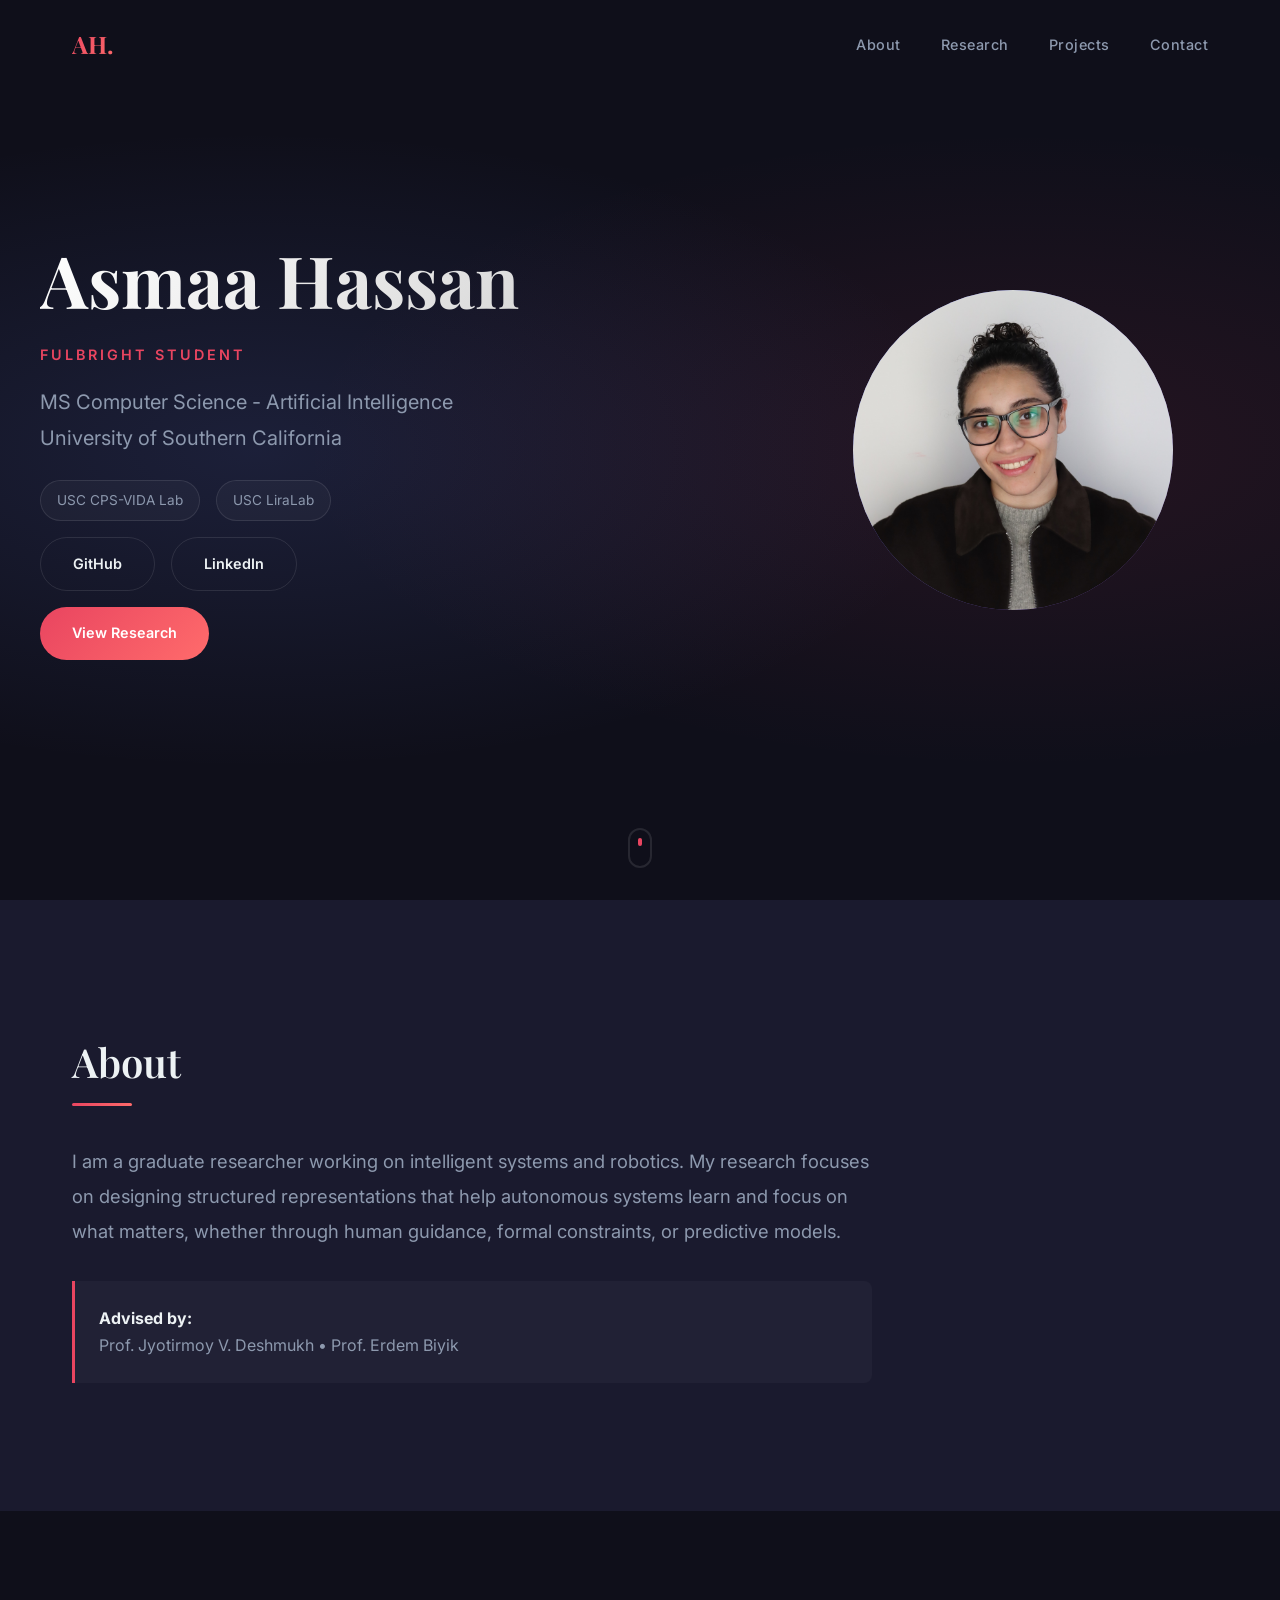
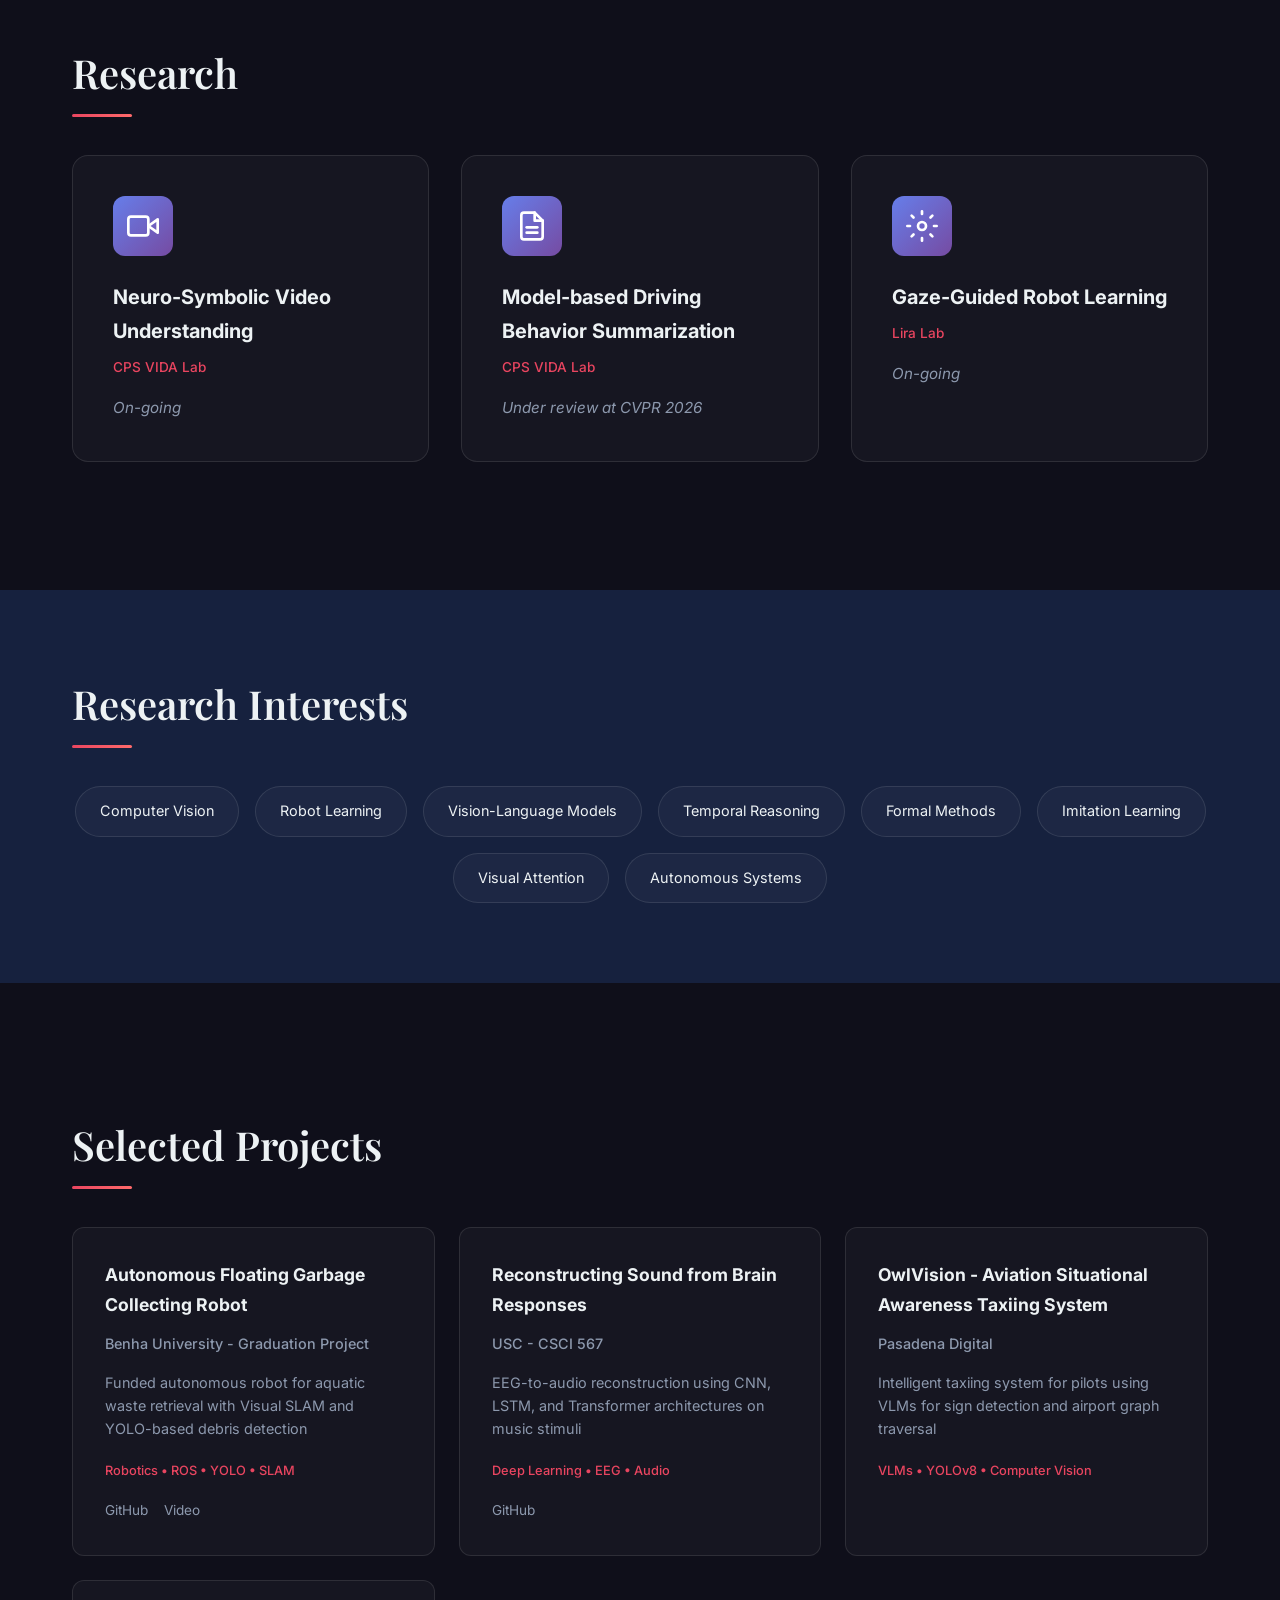
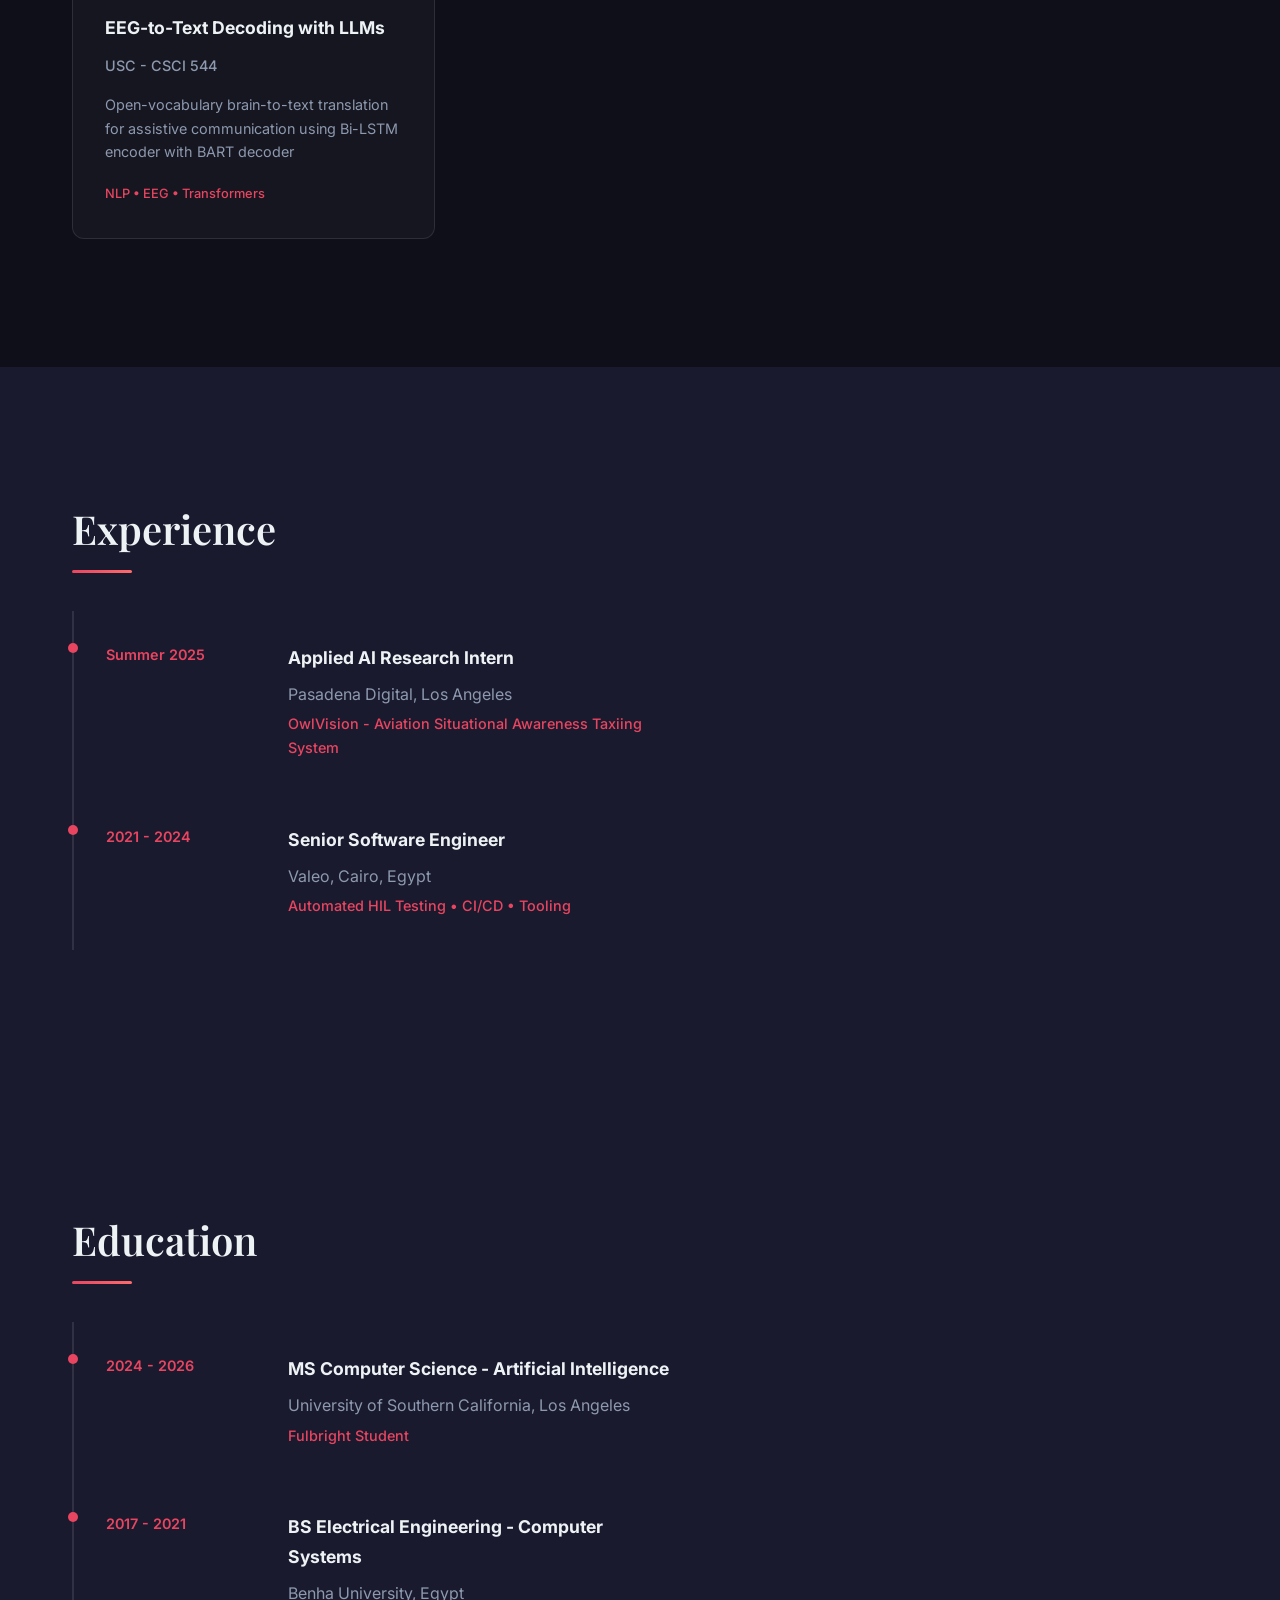
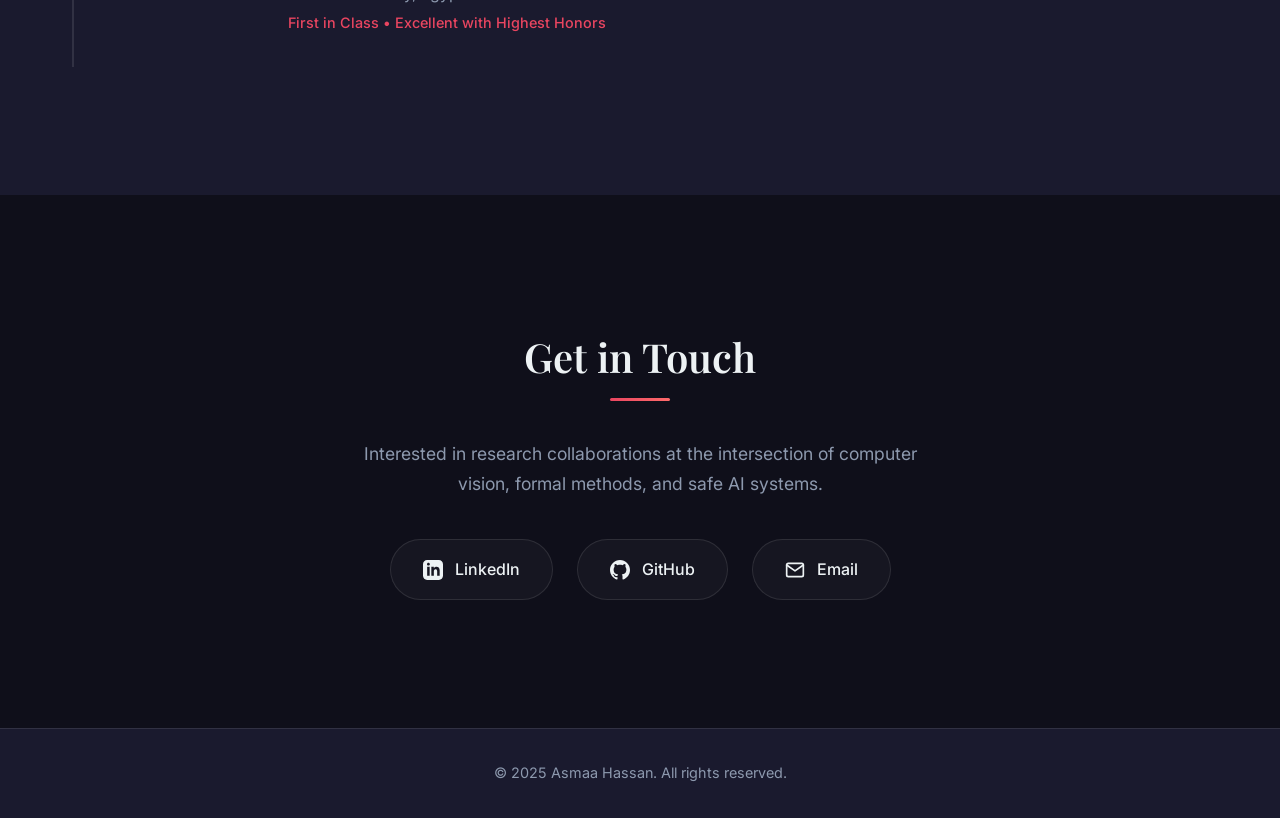
==== index.html @ ce58fe8d "Initial website launch - personal portfolio" ====
<!DOCTYPE html>
<html lang="en">
<head>
    <meta charset="UTF-8">
    <meta name="viewport" content="width=device-width, initial-scale=1.0">
    <title>Asmaa Hassan | AI Researcher</title>
    <link rel="preconnect" href="https://fonts.googleapis.com">
    <link rel="preconnect" href="https://fonts.gstatic.com" crossorigin>
    <link href="https://fonts.googleapis.com/css2?family=Inter:wght@300;400;500;600;700&family=Playfair+Display:wght@600;700&display=swap" rel="stylesheet">
    <link rel="stylesheet" href="styles.css">
</head>
<body>
    <!-- Navigation -->
    <nav class="navbar">
        <div class="nav-container">
            <a href="#" class="nav-logo">AH.</a>
            <ul class="nav-links">
                <li><a href="#about">About</a></li>
                <li><a href="#research">Research</a></li>
                <li><a href="#projects">Projects</a></li>
                <li><a href="#contact">Contact</a></li>
            </ul>
        </div>
    </nav>

    <!-- Hero Section -->
    <section class="hero">
        <div class="hero-content">
            <div class="hero-text">
                <h1 class="hero-title">Asmaa Hassan</h1>
                <p class="hero-subtitle">Fulbright Student</p>
                <p class="hero-description">
                    MS Computer Science - Artificial Intelligence<br>
                    University of Southern California
                </p>
                <div class="hero-labs">
                    <span class="lab-tag">USC CPS-VIDA Lab</span>
                    <span class="lab-tag">USC LiraLab</span>
                </div>
                <div class="hero-cta" style="margin-top: 1rem;">
                    <a href="https://github.com/gitasma" target="_blank" class="btn btn-secondary">GitHub</a>
                    <a href="https://www.linkedin.com/in/asmaa-hassan-fulbright/" target="_blank" class="btn btn-secondary">LinkedIn</a>
                </div>
                <div class="hero-cta" style="margin-top: 1rem;">
                    <a href="#research" class="btn btn-primary">View Research</a>
                </div>
            </div>
            <div class="hero-image">
                <div class="image-placeholder">
                    <img src="hassanas@usc.edu-7afe5221.jpg" alt="Asmaa Hassan">
                </div>
            </div>
        </div>
        <div class="scroll-indicator">
            <span></span>
        </div>
    </section>

    <!-- About Section -->
    <section id="about" class="section about">
        <div class="container">
            <h2 class="section-title">About</h2>
            <div class="about-content">
                <p class="about-text">
                    I am a graduate researcher working on intelligent systems and robotics. My research focuses on designing structured representations that help autonomous systems learn and focus on what matters, whether through human guidance, formal constraints, or predictive models.
                </p>
                <div class="advisors">
                    <p><strong>Advised by:</strong></p>
                    <p>Prof. Jyotirmoy V. Deshmukh &bull; Prof. Erdem Biyik</p>
                </div>
            </div>
        </div>
    </section>

    <!-- Research Section -->
    <section id="research" class="section research">
        <div class="container">
            <h2 class="section-title">Research</h2>
            <div class="research-grid">
                <div class="research-card">
                    <div class="research-icon">
                        <svg xmlns="http://www.w3.org/2000/svg" width="32" height="32" viewBox="0 0 24 24" fill="none" stroke="currentColor" stroke-width="2" stroke-linecap="round" stroke-linejoin="round"><polygon points="23 7 16 12 23 17 23 7"></polygon><rect x="1" y="5" width="15" height="14" rx="2" ry="2"></rect></svg>
                    </div>
                    <h3>Neuro-Symbolic Video Understanding</h3>
                    <p class="research-lab">CPS VIDA Lab</p>
                    <p class="research-status">On-going</p>
                </div>
                <div class="research-card">
                    <div class="research-icon">
                        <svg xmlns="http://www.w3.org/2000/svg" width="32" height="32" viewBox="0 0 24 24" fill="none" stroke="currentColor" stroke-width="2" stroke-linecap="round" stroke-linejoin="round"><path d="M14 2H6a2 2 0 0 0-2 2v16a2 2 0 0 0 2 2h12a2 2 0 0 0 2-2V8z"></path><polyline points="14 2 14 8 20 8"></polyline><line x1="16" y1="13" x2="8" y2="13"></line><line x1="16" y1="17" x2="8" y2="17"></line></svg>
                    </div>
                    <h3>Model-based Driving Behavior Summarization</h3>
                    <p class="research-lab">CPS VIDA Lab</p>
                    <p class="research-status">Under review at CVPR 2026</p>
                </div>
                <div class="research-card">
                    <div class="research-icon">
                        <svg xmlns="http://www.w3.org/2000/svg" width="32" height="32" viewBox="0 0 24 24" fill="none" stroke="currentColor" stroke-width="2" stroke-linecap="round" stroke-linejoin="round"><circle cx="12" cy="12" r="3"></circle><path d="M12 1v2M12 21v2M4.22 4.22l1.42 1.42M18.36 18.36l1.42 1.42M1 12h2M21 12h2M4.22 19.78l1.42-1.42M18.36 5.64l1.42-1.42"></path></svg>
                    </div>
                    <h3>Gaze-Guided Robot Learning</h3>
                    <p class="research-lab">Lira Lab</p>
                    <p class="research-status">On-going</p>
                </div>
            </div>
        </div>
    </section>

    <!-- Interests Section -->
    <section class="section interests">
        <div class="container">
            <h2 class="section-title">Research Interests</h2>
            <div class="interests-grid">
                <span class="interest-tag">Computer Vision</span>
                <span class="interest-tag">Robot Learning</span>
                <span class="interest-tag">Vision-Language Models</span>
                <span class="interest-tag">Temporal Reasoning</span>
                <span class="interest-tag">Formal Methods</span>
                <span class="interest-tag">Imitation Learning</span>
                <span class="interest-tag">Visual Attention</span>
                <span class="interest-tag">Autonomous Systems</span>
            </div>
        </div>
    </section>

    <!-- Projects Section -->
    <section id="projects" class="section projects">
        <div class="container">
            <h2 class="section-title">Selected Projects</h2>
            <div class="projects-grid">
                <div class="project-card">
                    <h3>Autonomous Floating Garbage Collecting Robot</h3>
                    <p class="project-affiliation">Benha University - Graduation Project</p>
                    <p>Funded autonomous robot for aquatic waste retrieval with Visual SLAM and YOLO-based debris detection</p>
                    <span class="project-tech">Robotics &bull; ROS &bull; YOLO &bull; SLAM</span>
                    <div class="project-links">
                        <a href="https://github.com/gitasma/Autonomous-Floating-Garbage-Collecting-Robot" target="_blank">GitHub</a>
                        <a href="https://www.linkedin.com/posts/asmaa-hassan-fulbright_computerengineering-graduation2021-plasticpollution-activity-6822212277547216897-G8yc" target="_blank">Video</a>
                    </div>
                </div>
                <div class="project-card">
                    <h3>Reconstructing Sound from Brain Responses</h3>
                    <p class="project-affiliation">USC - CSCI 567</p>
                    <p>EEG-to-audio reconstruction using CNN, LSTM, and Transformer architectures on music stimuli</p>
                    <span class="project-tech">Deep Learning &bull; EEG &bull; Audio</span>
                    <div class="project-links">
                        <a href="https://github.com/gitasma/eeg-music-reconstruction" target="_blank">GitHub</a>
                    </div>
                </div>
                <div class="project-card">
                    <h3>OwlVision - Aviation Situational Awareness Taxiing System</h3>
                    <p class="project-affiliation">Pasadena Digital</p>
                    <p>Intelligent taxiing system for pilots using VLMs for sign detection and airport graph traversal</p>
                    <span class="project-tech">VLMs &bull; YOLOv8 &bull; Computer Vision</span>
                </div>
                <div class="project-card">
                    <h3>EEG-to-Text Decoding with LLMs</h3>
                    <p class="project-affiliation">USC - CSCI 544</p>
                    <p>Open-vocabulary brain-to-text translation for assistive communication using Bi-LSTM encoder with BART decoder</p>
                    <span class="project-tech">NLP &bull; EEG &bull; Transformers</span>
                </div>
            </div>
        </div>
    </section>

    <!-- Experience Section -->
    <section class="section education">
        <div class="container">
            <h2 class="section-title">Experience</h2>
            <div class="education-timeline">
                <div class="education-item">
                    <div class="education-year">Summer 2025</div>
                    <div class="education-details">
                        <h3>Applied AI Research Intern</h3>
                        <p class="education-school">Pasadena Digital, Los Angeles</p>
                        <p class="education-note">OwlVision - Aviation Situational Awareness Taxiing System</p>
                    </div>
                </div>
                <div class="education-item">
                    <div class="education-year">2021 - 2024</div>
                    <div class="education-details">
                        <h3>Senior Software Engineer</h3>
                        <p class="education-school">Valeo, Cairo, Egypt</p>
                        <p class="education-note">Automated HIL Testing &bull; CI/CD &bull; Tooling</p>
                    </div>
                </div>
            </div>
        </div>
    </section>

    <!-- Education Section -->
    <section class="section education">
        <div class="container">
            <h2 class="section-title">Education</h2>
            <div class="education-timeline">
                <div class="education-item">
                    <div class="education-year">2024 - 2026</div>
                    <div class="education-details">
                        <h3>MS Computer Science - Artificial Intelligence</h3>
                        <p class="education-school">University of Southern California, Los Angeles</p>
                        <p class="education-note">Fulbright Student</p>
                    </div>
                </div>
                <div class="education-item">
                    <div class="education-year">2017 - 2021</div>
                    <div class="education-details">
                        <h3>BS Electrical Engineering - Computer Systems</h3>
                        <p class="education-school">Benha University, Egypt</p>
                        <p class="education-note">First in Class &bull; Excellent with Highest Honors</p>
                    </div>
                </div>
            </div>
        </div>
    </section>

    <!-- Contact Section -->
    <section id="contact" class="section contact">
        <div class="container">
            <h2 class="section-title">Get in Touch</h2>
            <p class="contact-text">Interested in research collaborations at the intersection of computer vision, formal methods, and safe AI systems.</p>
            <div class="contact-links">
                <a href="https://www.linkedin.com/in/asmaa-hassan-fulbright/" target="_blank" class="contact-link">
                    <svg xmlns="http://www.w3.org/2000/svg" width="24" height="24" viewBox="0 0 24 24" fill="currentColor"><path d="M19 0h-14c-2.761 0-5 2.239-5 5v14c0 2.761 2.239 5 5 5h14c2.762 0 5-2.239 5-5v-14c0-2.761-2.238-5-5-5zm-11 19h-3v-11h3v11zm-1.5-12.268c-.966 0-1.75-.79-1.75-1.764s.784-1.764 1.75-1.764 1.75.79 1.75 1.764-.783 1.764-1.75 1.764zm13.5 12.268h-3v-5.604c0-3.368-4-3.113-4 0v5.604h-3v-11h3v1.765c1.396-2.586 7-2.777 7 2.476v6.759z"/></svg>
                    LinkedIn
                </a>
                <a href="https://github.com/gitasma" target="_blank" class="contact-link">
                    <svg xmlns="http://www.w3.org/2000/svg" width="24" height="24" viewBox="0 0 24 24" fill="currentColor"><path d="M12 0c-6.626 0-12 5.373-12 12 0 5.302 3.438 9.8 8.207 11.387.599.111.793-.261.793-.577v-2.234c-3.338.726-4.033-1.416-4.033-1.416-.546-1.387-1.333-1.756-1.333-1.756-1.089-.745.083-.729.083-.729 1.205.084 1.839 1.237 1.839 1.237 1.07 1.834 2.807 1.304 3.492.997.107-.775.418-1.305.762-1.604-2.665-.305-5.467-1.334-5.467-5.931 0-1.311.469-2.381 1.236-3.221-.124-.303-.535-1.524.117-3.176 0 0 1.008-.322 3.301 1.23.957-.266 1.983-.399 3.003-.404 1.02.005 2.047.138 3.006.404 2.291-1.552 3.297-1.23 3.297-1.23.653 1.653.242 2.874.118 3.176.77.84 1.235 1.911 1.235 3.221 0 4.609-2.807 5.624-5.479 5.921.43.372.823 1.102.823 2.222v3.293c0 .319.192.694.801.576 4.765-1.589 8.199-6.086 8.199-11.386 0-6.627-5.373-12-12-12z"/></svg>
                    GitHub
                </a>
                <a href="mailto:hassanas@usc.edu" class="contact-link">
                    <svg xmlns="http://www.w3.org/2000/svg" width="24" height="24" viewBox="0 0 24 24" fill="none" stroke="currentColor" stroke-width="2" stroke-linecap="round" stroke-linejoin="round"><path d="M4 4h16c1.1 0 2 .9 2 2v12c0 1.1-.9 2-2 2H4c-1.1 0-2-.9-2-2V6c0-1.1.9-2 2-2z"></path><polyline points="22,6 12,13 2,6"></polyline></svg>
                    Email
                </a>
            </div>
        </div>
    </section>

    <!-- Footer -->
    <footer class="footer">
        <div class="container">
            <p>&copy; 2025 Asmaa Hassan. All rights reserved.</p>
        </div>
    </footer>

    <script src="script.js"></script>
</body>
</html>
---- styles.css ----
/* ========================================
   ASMAA HASSAN - PORTFOLIO
   Modern, Sophisticated Design
   ======================================== */

/* CSS Variables */
:root {
    --primary: #1a1a2e;
    --secondary: #16213e;
    --accent: #e94560;
    --accent-light: #ff6b6b;
    --text: #edf2f4;
    --text-muted: #8d99ae;
    --bg-dark: #0f0f1a;
    --bg-card: rgba(255, 255, 255, 0.03);
    --border: rgba(255, 255, 255, 0.1);
    --gradient: linear-gradient(135deg, #667eea 0%, #764ba2 100%);
    --gradient-accent: linear-gradient(135deg, #e94560 0%, #ff6b6b 100%);
}

/* Reset & Base */
*, *::before, *::after {
    margin: 0;
    padding: 0;
    box-sizing: border-box;
}

html {
    scroll-behavior: smooth;
}

body {
    font-family: 'Inter', -apple-system, BlinkMacSystemFont, sans-serif;
    background: var(--bg-dark);
    color: var(--text);
    line-height: 1.7;
    overflow-x: hidden;
}

/* Utility Classes */
.container {
    max-width: 1200px;
    margin: 0 auto;
    padding: 0 2rem;
}

.section {
    padding: 8rem 0;
}

.section-title {
    font-family: 'Playfair Display', serif;
    font-size: 2.5rem;
    font-weight: 600;
    margin-bottom: 3rem;
    position: relative;
    display: inline-block;
}

.section-title::after {
    content: '';
    position: absolute;
    bottom: -10px;
    left: 0;
    width: 60px;
    height: 3px;
    background: var(--gradient-accent);
    border-radius: 2px;
}

/* Navigation */
.navbar {
    position: fixed;
    top: 0;
    left: 0;
    right: 0;
    z-index: 1000;
    padding: 1.5rem 0;
    background: transparent;
    transition: all 0.3s ease;
}

.navbar.scrolled {
    background: rgba(15, 15, 26, 0.95);
    backdrop-filter: blur(20px);
    padding: 1rem 0;
    border-bottom: 1px solid var(--border);
}

.nav-container {
    max-width: 1200px;
    margin: 0 auto;
    padding: 0 2rem;
    display: flex;
    justify-content: space-between;
    align-items: center;
}

.nav-logo {
    font-family: 'Playfair Display', serif;
    font-size: 1.5rem;
    font-weight: 700;
    color: var(--text);
    text-decoration: none;
    background: var(--gradient-accent);
    -webkit-background-clip: text;
    -webkit-text-fill-color: transparent;
    background-clip: text;
}

.nav-links {
    display: flex;
    list-style: none;
    gap: 2.5rem;
}

.nav-links a {
    color: var(--text-muted);
    text-decoration: none;
    font-size: 0.9rem;
    font-weight: 500;
    letter-spacing: 0.5px;
    transition: color 0.3s ease;
    position: relative;
}

.nav-links a::after {
    content: '';
    position: absolute;
    bottom: -5px;
    left: 0;
    width: 0;
    height: 2px;
    background: var(--gradient-accent);
    transition: width 0.3s ease;
}

.nav-links a:hover {
    color: var(--text);
}

.nav-links a:hover::after {
    width: 100%;
}

/* Hero Section */
.hero {
    min-height: 100vh;
    display: flex;
    flex-direction: column;
    justify-content: center;
    align-items: center;
    position: relative;
    padding: 6rem 2rem;
    background:
        radial-gradient(ellipse at 20% 50%, rgba(102, 126, 234, 0.15) 0%, transparent 50%),
        radial-gradient(ellipse at 80% 50%, rgba(233, 69, 96, 0.1) 0%, transparent 50%),
        var(--bg-dark);
}

.hero-content {
    max-width: 1200px;
    width: 100%;
    display: grid;
    grid-template-columns: 1.2fr 0.8fr;
    gap: 4rem;
    align-items: center;
}

.hero-subtitle {
    color: var(--accent);
    font-size: 0.9rem;
    font-weight: 600;
    letter-spacing: 3px;
    text-transform: uppercase;
    margin-bottom: 1rem;
}

.hero-title {
    font-family: 'Playfair Display', serif;
    font-size: 4.5rem;
    font-weight: 700;
    line-height: 1.1;
    margin-bottom: 1.5rem;
    background: linear-gradient(135deg, #fff 0%, #ccc 100%);
    -webkit-background-clip: text;
    -webkit-text-fill-color: transparent;
    background-clip: text;
}

.hero-description {
    font-size: 1.25rem;
    color: var(--text-muted);
    margin-bottom: 1.5rem;
    line-height: 1.8;
}

.hero-labs {
    display: flex;
    gap: 1rem;
    margin-bottom: 1rem;
}

.lab-tag {
    padding: 0.5rem 1rem;
    background: var(--bg-card);
    border: 1px solid var(--border);
    border-radius: 50px;
    font-size: 0.85rem;
    color: var(--text-muted);
}

.hero-cta {
    display: flex;
    gap: 1rem;
}

.btn {
    padding: 0.875rem 2rem;
    border-radius: 50px;
    font-size: 0.9rem;
    font-weight: 600;
    text-decoration: none;
    transition: all 0.3s ease;
    cursor: pointer;
}

.btn-primary {
    background: var(--gradient-accent);
    color: white;
    border: none;
}

.btn-primary:hover {
    transform: translateY(-2px);
    box-shadow: 0 10px 30px rgba(233, 69, 96, 0.3);
}

.btn-secondary {
    background: transparent;
    color: var(--text);
    border: 1px solid var(--border);
}

.btn-secondary:hover {
    background: var(--bg-card);
    border-color: var(--text-muted);
}

.hero-image {
    display: flex;
    justify-content: center;
}

.image-placeholder {
    width: 320px;
    height: 320px;
    border-radius: 50%;
    background: var(--gradient);
    display: flex;
    align-items: center;
    justify-content: center;
    font-size: 1rem;
    color: white;
    position: relative;
    overflow: hidden;
}

.image-placeholder::before {
    content: '';
    position: absolute;
    inset: 4px;
    border-radius: 50%;
    background: var(--bg-dark);
}

.image-placeholder span {
    position: relative;
    z-index: 1;
    color: var(--text-muted);
}

.image-placeholder img {
    width: 100%;
    height: 100%;
    object-fit: cover;
    position: relative;
    z-index: 1;
}

.scroll-indicator {
    position: absolute;
    bottom: 2rem;
    left: 50%;
    transform: translateX(-50%);
}

.scroll-indicator span {
    display: block;
    width: 24px;
    height: 40px;
    border: 2px solid var(--border);
    border-radius: 20px;
    position: relative;
}

.scroll-indicator span::before {
    content: '';
    position: absolute;
    top: 8px;
    left: 50%;
    transform: translateX(-50%);
    width: 4px;
    height: 8px;
    background: var(--accent);
    border-radius: 2px;
    animation: scroll 2s infinite;
}

@keyframes scroll {
    0% { opacity: 1; top: 8px; }
    100% { opacity: 0; top: 20px; }
}

/* About Section */
.about {
    background: var(--primary);
}

.about-content {
    max-width: 800px;
}

.about-text {
    font-size: 1.15rem;
    color: var(--text-muted);
    margin-bottom: 1.5rem;
    line-height: 1.9;
}

.advisors {
    margin-top: 2rem;
    padding: 1.5rem;
    background: var(--bg-card);
    border-left: 3px solid var(--accent);
    border-radius: 0 8px 8px 0;
}

.advisors p {
    color: var(--text-muted);
}

.advisors strong {
    color: var(--text);
}

/* Research Section */
.research {
    background: var(--bg-dark);
}

.research-grid {
    display: grid;
    grid-template-columns: repeat(auto-fit, minmax(340px, 1fr));
    gap: 2rem;
}

.research-card {
    background: var(--bg-card);
    border: 1px solid var(--border);
    border-radius: 16px;
    padding: 2.5rem;
    transition: all 0.4s ease;
    position: relative;
    overflow: hidden;
}

.research-card::before {
    content: '';
    position: absolute;
    top: 0;
    left: 0;
    right: 0;
    height: 3px;
    background: var(--gradient-accent);
    transform: scaleX(0);
    transition: transform 0.4s ease;
}

.research-card:hover {
    transform: translateY(-5px);
    border-color: rgba(233, 69, 96, 0.3);
    box-shadow: 0 20px 40px rgba(0, 0, 0, 0.3);
}

.research-card:hover::before {
    transform: scaleX(1);
}

.research-icon {
    width: 60px;
    height: 60px;
    background: var(--gradient);
    border-radius: 12px;
    display: flex;
    align-items: center;
    justify-content: center;
    margin-bottom: 1.5rem;
    color: white;
}

.research-card h3 {
    font-size: 1.25rem;
    margin-bottom: 0.5rem;
    color: var(--text);
}

.research-lab {
    font-size: 0.85rem;
    color: var(--accent);
    margin-bottom: 1rem;
    font-weight: 500;
}

.research-card p:last-child {
    color: var(--text-muted);
    font-size: 0.95rem;
    line-height: 1.7;
}

.research-status {
    font-size: 0.85rem;
    color: var(--text-muted);
    font-style: italic;
}

/* Interests Section */
.interests {
    background: var(--secondary);
    padding: 5rem 0;
}

.interests-grid {
    display: flex;
    flex-wrap: wrap;
    gap: 1rem;
    justify-content: center;
}

.interest-tag {
    padding: 0.75rem 1.5rem;
    background: var(--bg-card);
    border: 1px solid var(--border);
    border-radius: 50px;
    font-size: 0.9rem;
    color: var(--text);
    transition: all 0.3s ease;
}

.interest-tag:hover {
    border-color: var(--accent);
    color: var(--accent);
    transform: translateY(-2px);
}

/* Projects Section */
.projects {
    background: var(--bg-dark);
}

.projects-grid {
    display: grid;
    grid-template-columns: repeat(auto-fit, minmax(280px, 1fr));
    gap: 1.5rem;
}

.project-card {
    background: var(--bg-card);
    border: 1px solid var(--border);
    border-radius: 12px;
    padding: 2rem;
    text-decoration: none;
    transition: all 0.3s ease;
    display: block;
}

.project-card:hover {
    border-color: var(--accent);
    transform: translateY(-3px);
    box-shadow: 0 10px 30px rgba(0, 0, 0, 0.2);
}

.project-card h3 {
    color: var(--text);
    font-size: 1.1rem;
    margin-bottom: 0.75rem;
}

.project-card p {
    color: var(--text-muted);
    font-size: 0.9rem;
    margin-bottom: 1rem;
    line-height: 1.6;
}

.project-affiliation {
    font-size: 0.85rem;
    color: var(--accent);
    margin-bottom: 0.5rem;
    font-weight: 500;
}

.project-tech {
    font-size: 0.8rem;
    color: var(--accent);
    font-weight: 500;
}

.project-links {
    margin-top: 1rem;
    display: flex;
    gap: 1rem;
}

.project-links a {
    font-size: 0.85rem;
    color: var(--text-muted);
    text-decoration: none;
    transition: color 0.3s ease;
}

.project-links a:hover {
    color: var(--accent);
}

/* Education Section */
.education {
    background: var(--primary);
}

.education-timeline {
    max-width: 600px;
}

.education-item {
    display: grid;
    grid-template-columns: 150px 1fr;
    gap: 2rem;
    padding: 2rem 0;
    border-left: 2px solid var(--border);
    padding-left: 2rem;
    position: relative;
}

.education-item::before {
    content: '';
    position: absolute;
    left: -6px;
    top: 2rem;
    width: 10px;
    height: 10px;
    background: var(--accent);
    border-radius: 50%;
}

.education-year {
    color: var(--accent);
    font-weight: 600;
    font-size: 0.9rem;
}

.education-details h3 {
    font-size: 1.1rem;
    margin-bottom: 0.5rem;
}

.education-school {
    color: var(--text-muted);
    margin-bottom: 0.25rem;
}

.education-note {
    color: var(--accent);
    font-size: 0.9rem;
    font-weight: 500;
}

/* Contact Section */
.contact {
    background: var(--bg-dark);
    text-align: center;
}

.contact .section-title::after {
    left: 50%;
    transform: translateX(-50%);
}

.contact-text {
    color: var(--text-muted);
    font-size: 1.1rem;
    max-width: 600px;
    margin: 0 auto 2.5rem;
}

.contact-links {
    display: flex;
    justify-content: center;
    gap: 1.5rem;
    flex-wrap: wrap;
}

.contact-link {
    display: flex;
    align-items: center;
    gap: 0.75rem;
    padding: 1rem 2rem;
    background: var(--bg-card);
    border: 1px solid var(--border);
    border-radius: 50px;
    color: var(--text);
    text-decoration: none;
    font-weight: 500;
    transition: all 0.3s ease;
}

.contact-link:hover {
    border-color: var(--accent);
    color: var(--accent);
    transform: translateY(-2px);
}

.contact-link svg {
    width: 20px;
    height: 20px;
}

/* Footer */
.footer {
    background: var(--primary);
    padding: 2rem 0;
    text-align: center;
    border-top: 1px solid var(--border);
}

.footer p {
    color: var(--text-muted);
    font-size: 0.9rem;
}

/* Responsive Design */
@media (max-width: 968px) {
    .hero-content {
        grid-template-columns: 1fr;
        text-align: center;
    }

    .hero-title {
        font-size: 3rem;
    }

    .hero-labs {
        justify-content: center;
    }

    .hero-cta {
        justify-content: center;
    }

    .hero-image {
        order: -1;
    }

    .image-placeholder {
        width: 250px;
        height: 250px;
    }

    .nav-links {
        display: none;
    }

    .education-item {
        grid-template-columns: 1fr;
        gap: 0.5rem;
    }
}

@media (max-width: 600px) {
    .section {
        padding: 5rem 0;
    }

    .section-title {
        font-size: 2rem;
    }

    .hero-title {
        font-size: 2.5rem;
    }

    .hero-description {
        font-size: 1rem;
    }

    .research-grid {
        grid-template-columns: 1fr;
    }

    .contact-links {
        flex-direction: column;
        align-items: center;
    }
}

/* Animations */
@keyframes fadeInUp {
    from {
        opacity: 0;
        transform: translateY(30px);
    }
    to {
        opacity: 1;
        transform: translateY(0);
    }
}

.hero-text > * {
    animation: fadeInUp 0.8s ease forwards;
}

.hero-subtitle { animation-delay: 0.1s; }
.hero-title { animation-delay: 0.2s; }
.hero-description { animation-delay: 0.3s; }
.hero-labs { animation-delay: 0.4s; }
.hero-cta { animation-delay: 0.5s; }
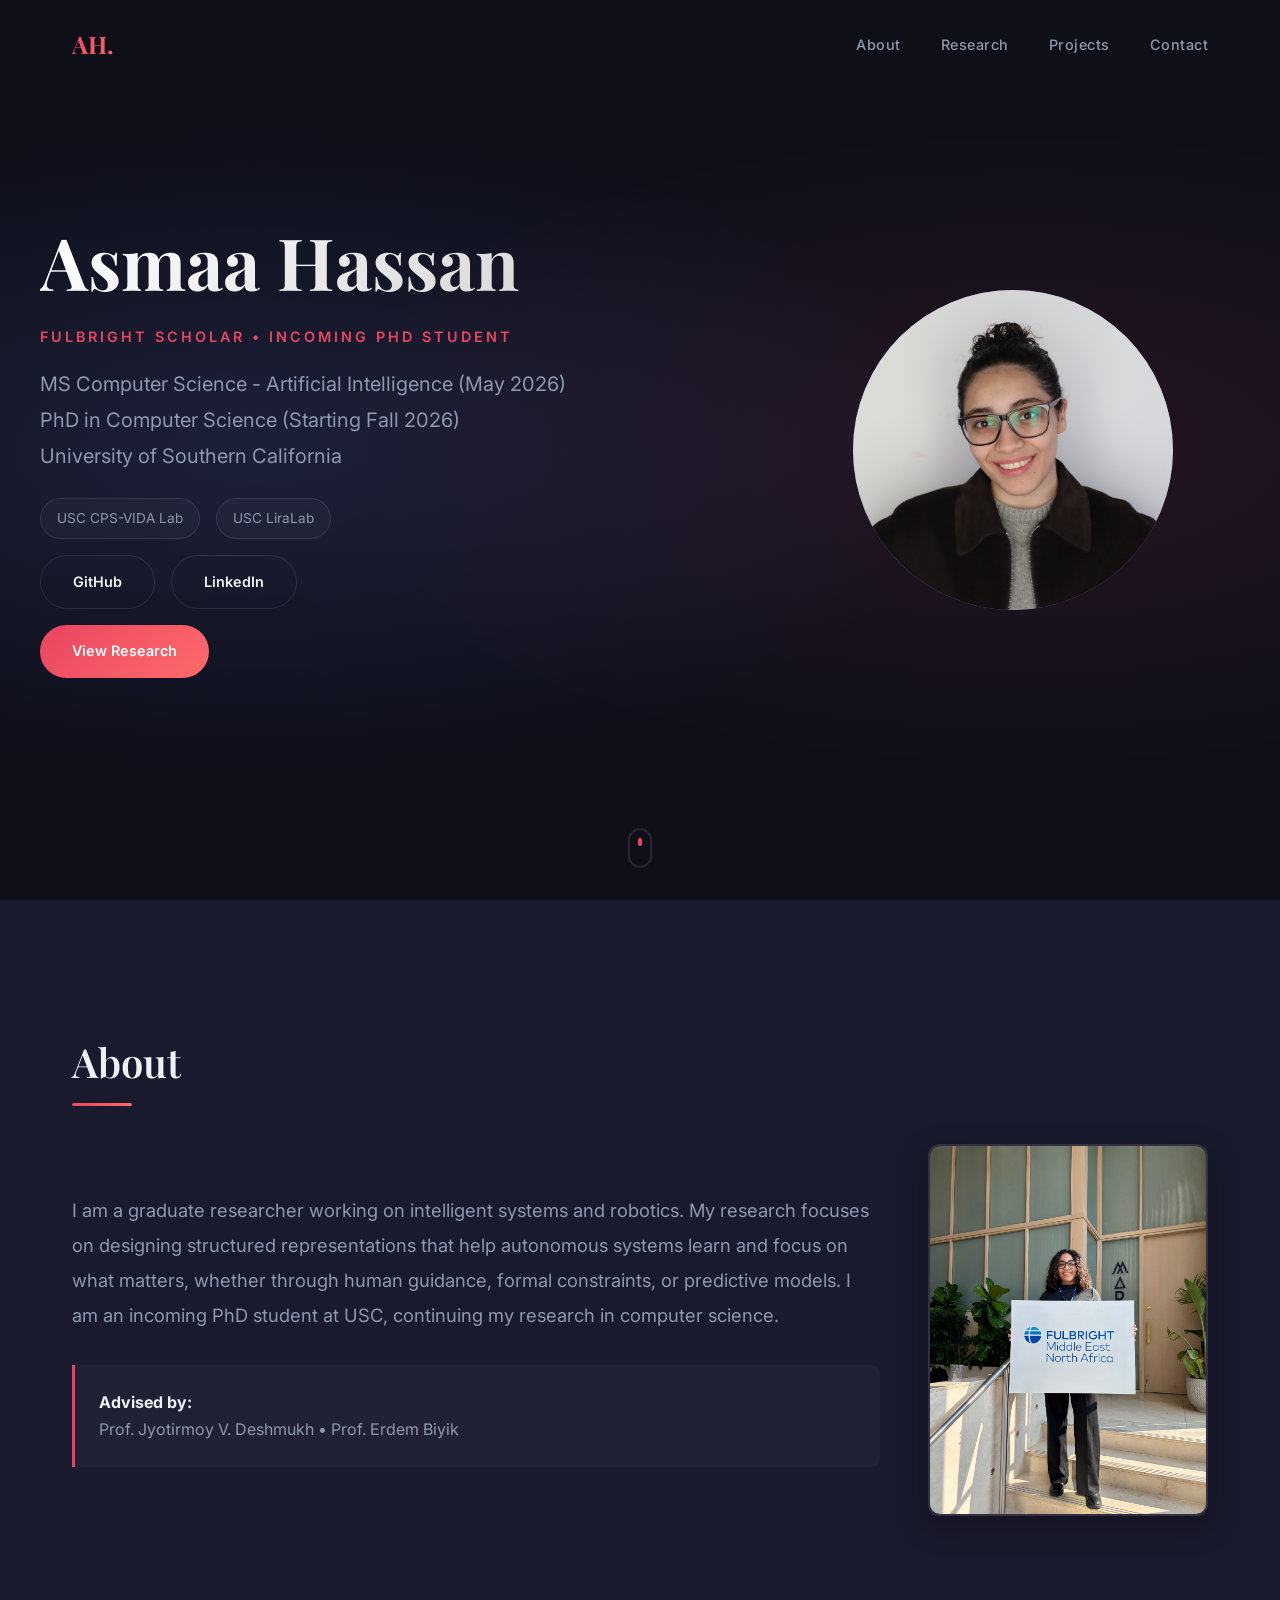
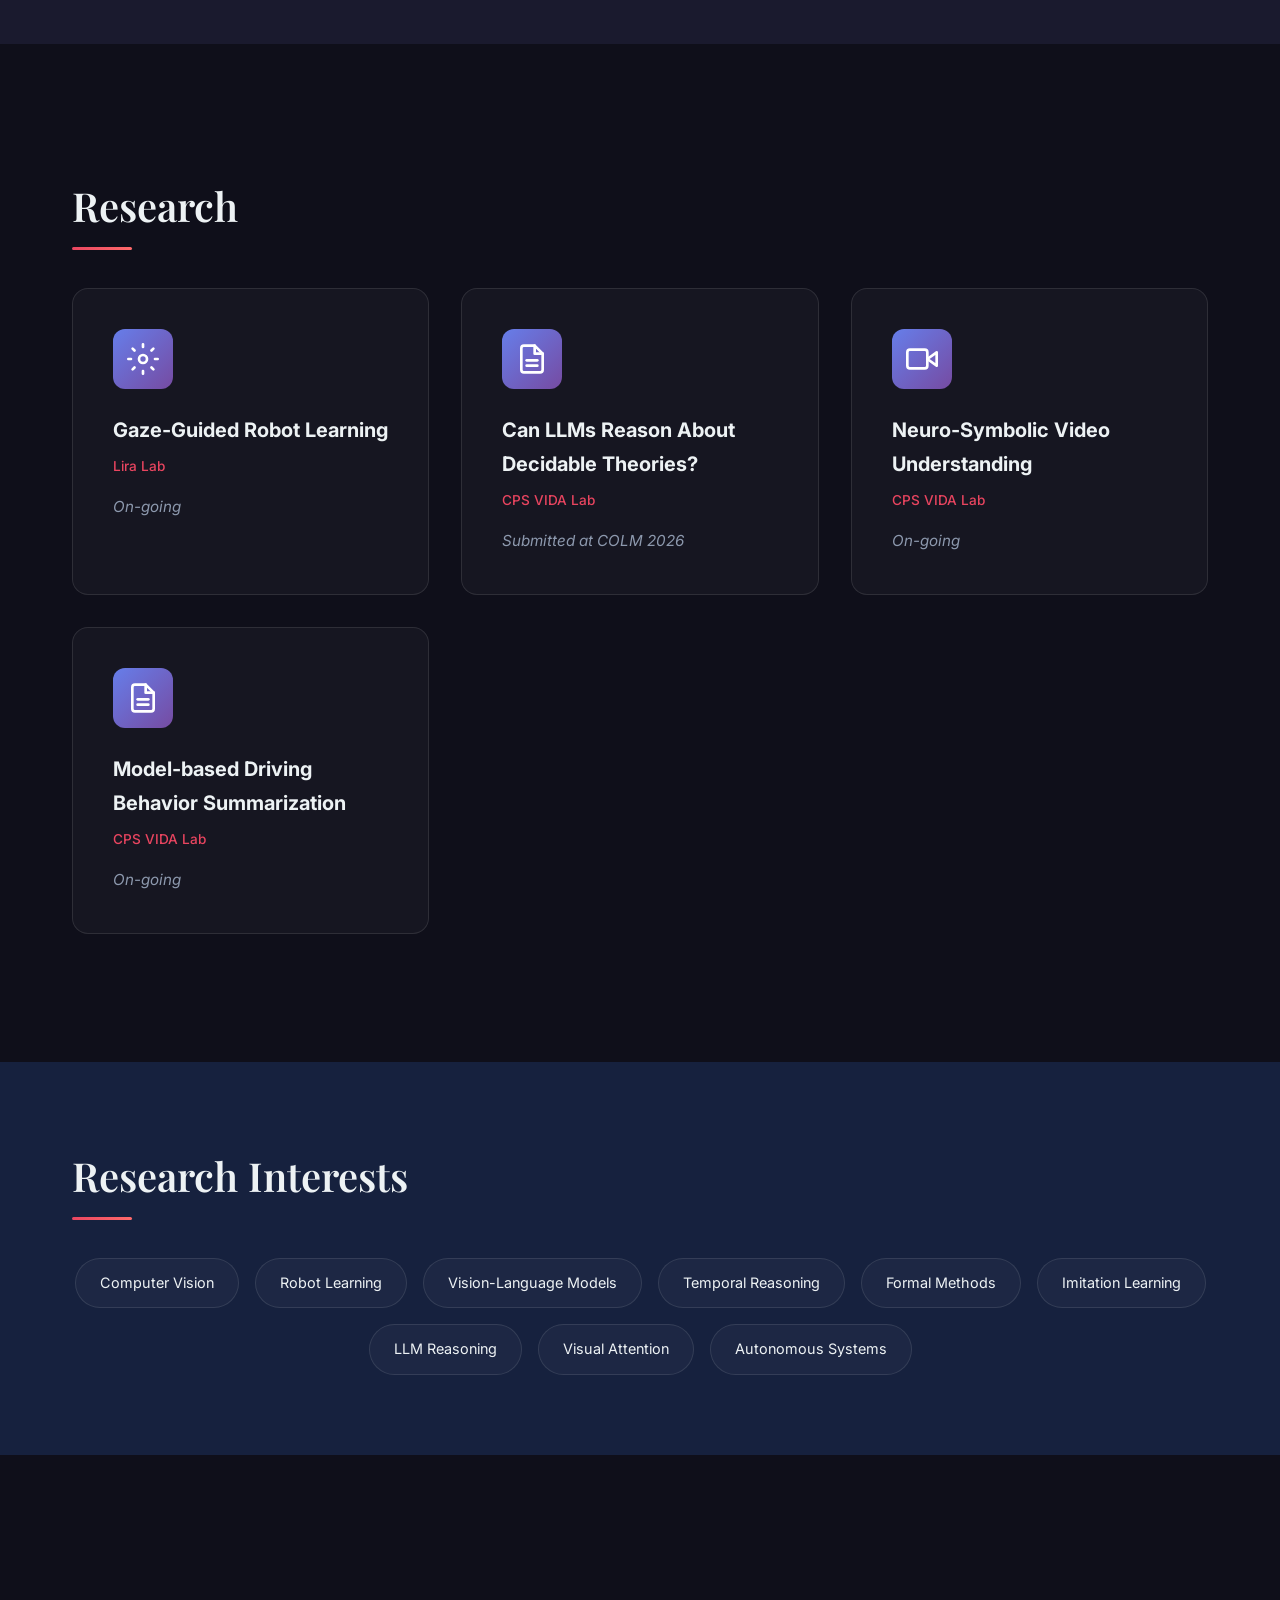
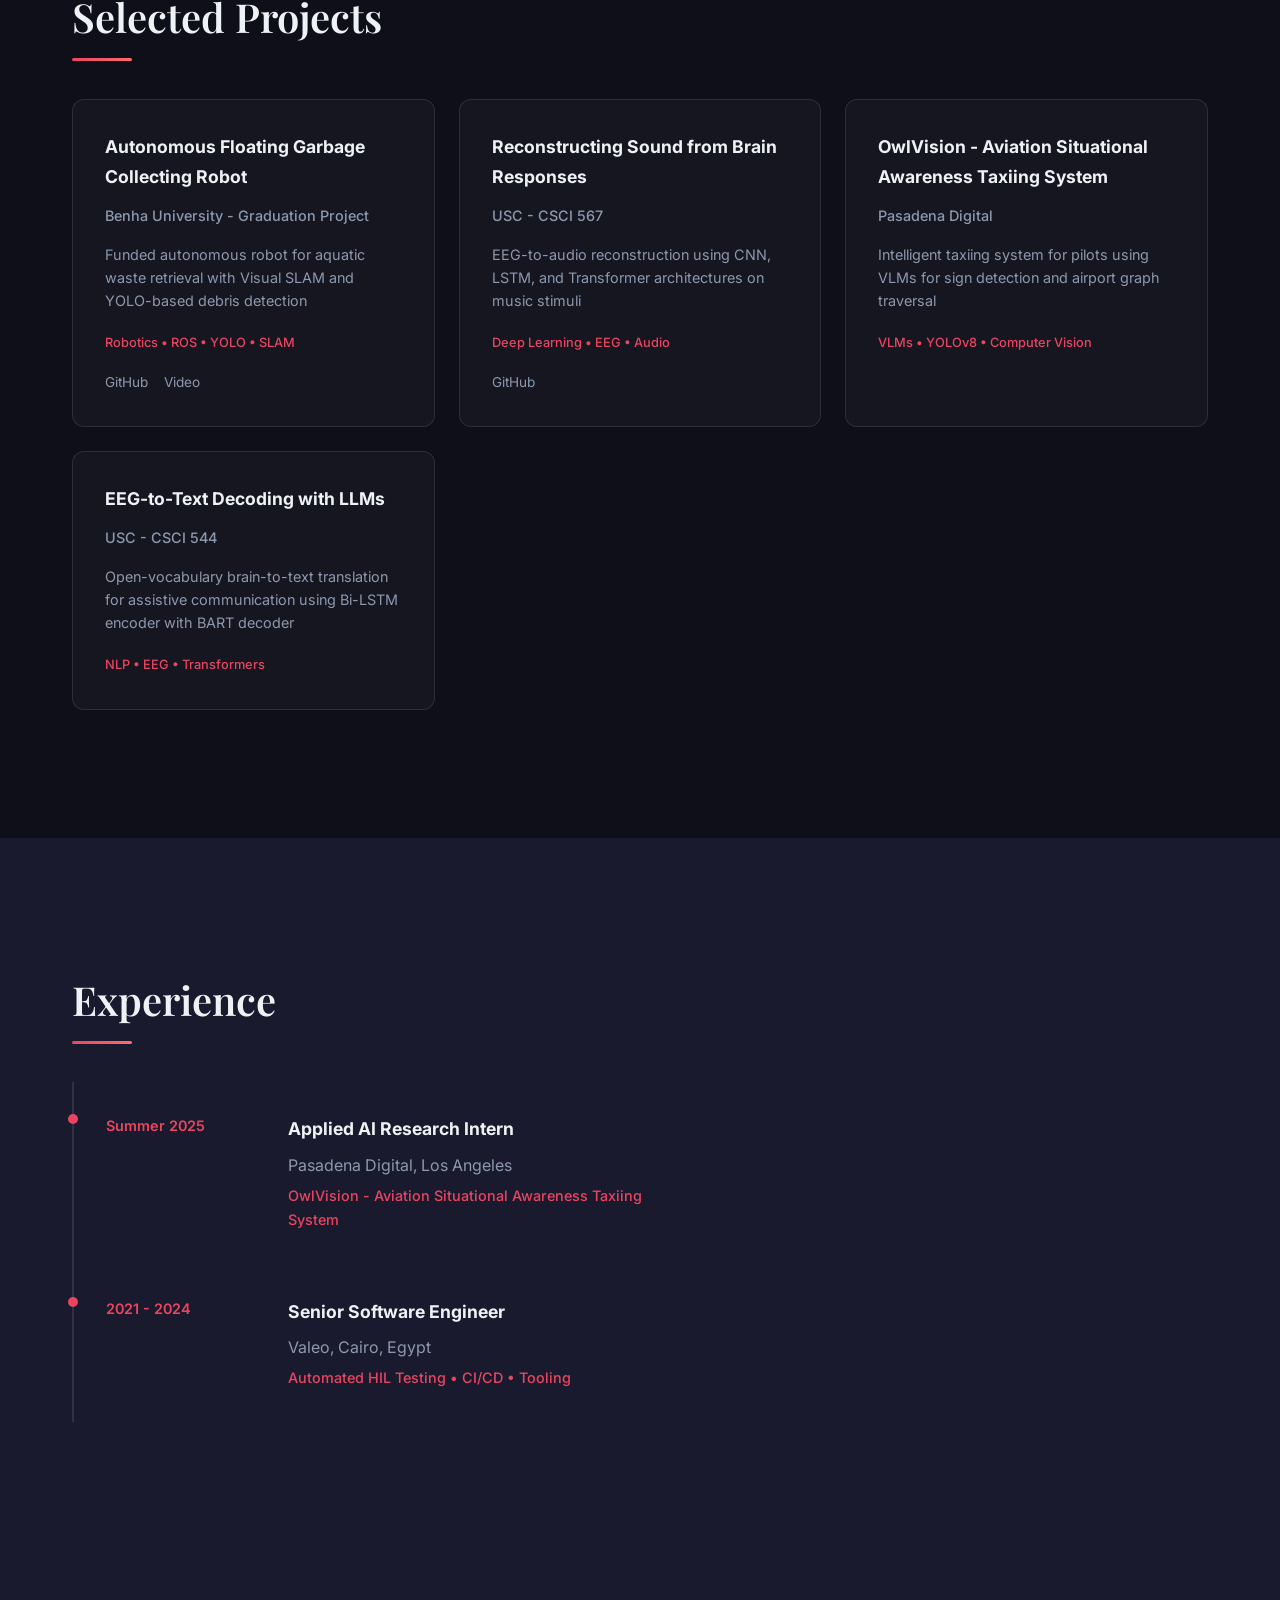
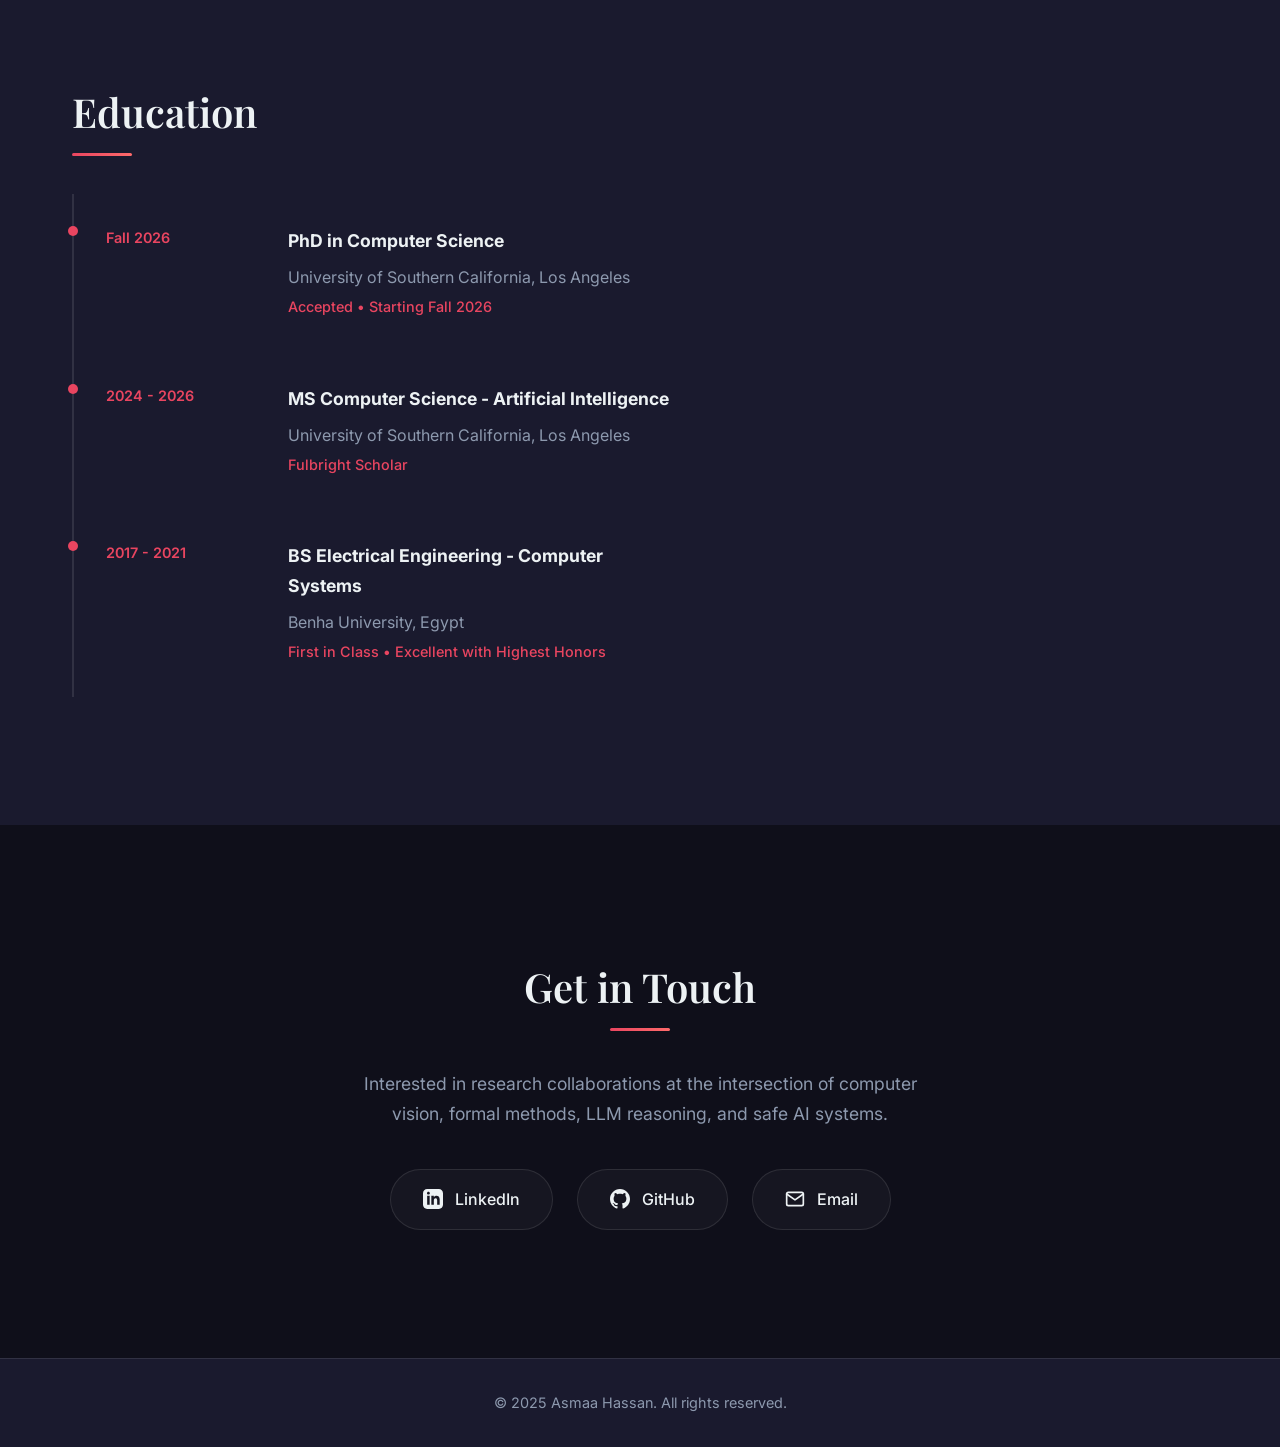
==== commit e44b4ad5: "Update website: add PhD, LogicBench research, and Fulbright photo - Hero: reflect incoming PhD stude" ====
--- a/index.html
+++ b/index.html
@@ -28,9 +28,10 @@
         <div class="hero-content">
             <div class="hero-text">
                 <h1 class="hero-title">Asmaa Hassan</h1>
-                <p class="hero-subtitle">Fulbright Student</p>
+                <p class="hero-subtitle">Fulbright Scholar &bull; Incoming PhD Student</p>
                 <p class="hero-description">
-                    MS Computer Science - Artificial Intelligence<br>
+                    MS Computer Science - Artificial Intelligence (May 2026)<br>
+                    PhD in Computer Science (Starting Fall 2026)<br>
                     University of Southern California
                 </p>
                 <div class="hero-labs">
@@ -61,12 +62,19 @@
         <div class="container">
             <h2 class="section-title">About</h2>
             <div class="about-content">
-                <p class="about-text">
-                    I am a graduate researcher working on intelligent systems and robotics. My research focuses on designing structured representations that help autonomous systems learn and focus on what matters, whether through human guidance, formal constraints, or predictive models.
-                </p>
-                <div class="advisors">
-                    <p><strong>Advised by:</strong></p>
-                    <p>Prof. Jyotirmoy V. Deshmukh &bull; Prof. Erdem Biyik</p>
+                <div class="about-grid">
+                <div class="about-text-col">
+                    <p class="about-text">
+                        I am a graduate researcher working on intelligent systems and robotics. My research focuses on designing structured representations that help autonomous systems learn and focus on what matters, whether through human guidance, formal constraints, or predictive models. I am an incoming PhD student at USC, continuing my research in computer science.
+                    </p>
+                    <div class="advisors">
+                        <p><strong>Advised by:</strong></p>
+                        <p>Prof. Jyotirmoy V. Deshmukh &bull; Prof. Erdem Biyik</p>
+                    </div>
+                </div>
+                <div class="about-image-col">
+                    <img src="fulbright-photo.jpg" alt="Asmaa Hassan - Fulbright Scholar" class="about-photo">
+                </div>
                 </div>
             </div>
         </div>
@@ -77,6 +85,22 @@
         <div class="container">
             <h2 class="section-title">Research</h2>
             <div class="research-grid">
+                <div class="research-card">
+                    <div class="research-icon">
+                        <svg xmlns="http://www.w3.org/2000/svg" width="32" height="32" viewBox="0 0 24 24" fill="none" stroke="currentColor" stroke-width="2" stroke-linecap="round" stroke-linejoin="round"><circle cx="12" cy="12" r="3"></circle><path d="M12 1v2M12 21v2M4.22 4.22l1.42 1.42M18.36 18.36l1.42 1.42M1 12h2M21 12h2M4.22 19.78l1.42-1.42M18.36 5.64l1.42-1.42"></path></svg>
+                    </div>
+                    <h3>Gaze-Guided Robot Learning</h3>
+                    <p class="research-lab">Lira Lab</p>
+                    <p class="research-status">On-going</p>
+                </div>
+                <div class="research-card">
+                    <div class="research-icon">
+                        <svg xmlns="http://www.w3.org/2000/svg" width="32" height="32" viewBox="0 0 24 24" fill="none" stroke="currentColor" stroke-width="2" stroke-linecap="round" stroke-linejoin="round"><path d="M14 2H6a2 2 0 0 0-2 2v16a2 2 0 0 0 2 2h12a2 2 0 0 0 2-2V8z"></path><polyline points="14 2 14 8 20 8"></polyline><line x1="16" y1="13" x2="8" y2="13"></line><line x1="16" y1="17" x2="8" y2="17"></line></svg>
+                    </div>
+                    <h3>Can LLMs Reason About Decidable Theories?</h3>
+                    <p class="research-lab">CPS VIDA Lab</p>
+                    <p class="research-status">Submitted at COLM 2026</p>
+                </div>
                 <div class="research-card">
                     <div class="research-icon">
                         <svg xmlns="http://www.w3.org/2000/svg" width="32" height="32" viewBox="0 0 24 24" fill="none" stroke="currentColor" stroke-width="2" stroke-linecap="round" stroke-linejoin="round"><polygon points="23 7 16 12 23 17 23 7"></polygon><rect x="1" y="5" width="15" height="14" rx="2" ry="2"></rect></svg>
@@ -91,14 +115,6 @@
                     </div>
                     <h3>Model-based Driving Behavior Summarization</h3>
                     <p class="research-lab">CPS VIDA Lab</p>
-                    <p class="research-status">Under review at CVPR 2026</p>
-                </div>
-                <div class="research-card">
-                    <div class="research-icon">
-                        <svg xmlns="http://www.w3.org/2000/svg" width="32" height="32" viewBox="0 0 24 24" fill="none" stroke="currentColor" stroke-width="2" stroke-linecap="round" stroke-linejoin="round"><circle cx="12" cy="12" r="3"></circle><path d="M12 1v2M12 21v2M4.22 4.22l1.42 1.42M18.36 18.36l1.42 1.42M1 12h2M21 12h2M4.22 19.78l1.42-1.42M18.36 5.64l1.42-1.42"></path></svg>
-                    </div>
-                    <h3>Gaze-Guided Robot Learning</h3>
-                    <p class="research-lab">Lira Lab</p>
                     <p class="research-status">On-going</p>
                 </div>
             </div>
@@ -116,6 +132,7 @@
                 <span class="interest-tag">Temporal Reasoning</span>
                 <span class="interest-tag">Formal Methods</span>
                 <span class="interest-tag">Imitation Learning</span>
+                <span class="interest-tag">LLM Reasoning</span>
                 <span class="interest-tag">Visual Attention</span>
                 <span class="interest-tag">Autonomous Systems</span>
             </div>
@@ -193,11 +210,19 @@
             <h2 class="section-title">Education</h2>
             <div class="education-timeline">
                 <div class="education-item">
+                    <div class="education-year">Fall 2026</div>
+                    <div class="education-details">
+                        <h3>PhD in Computer Science</h3>
+                        <p class="education-school">University of Southern California, Los Angeles</p>
+                        <p class="education-note">Accepted &bull; Starting Fall 2026</p>
+                    </div>
+                </div>
+                <div class="education-item">
                     <div class="education-year">2024 - 2026</div>
                     <div class="education-details">
                         <h3>MS Computer Science - Artificial Intelligence</h3>
                         <p class="education-school">University of Southern California, Los Angeles</p>
-                        <p class="education-note">Fulbright Student</p>
+                        <p class="education-note">Fulbright Scholar</p>
                     </div>
                 </div>
                 <div class="education-item">
@@ -216,7 +241,7 @@
     <section id="contact" class="section contact">
         <div class="container">
             <h2 class="section-title">Get in Touch</h2>
-            <p class="contact-text">Interested in research collaborations at the intersection of computer vision, formal methods, and safe AI systems.</p>
+            <p class="contact-text">Interested in research collaborations at the intersection of computer vision, formal methods, LLM reasoning, and safe AI systems.</p>
             <div class="contact-links">
                 <a href="https://www.linkedin.com/in/asmaa-hassan-fulbright/" target="_blank" class="contact-link">
                     <svg xmlns="http://www.w3.org/2000/svg" width="24" height="24" viewBox="0 0 24 24" fill="currentColor"><path d="M19 0h-14c-2.761 0-5 2.239-5 5v14c0 2.761 2.239 5 5 5h14c2.762 0 5-2.239 5-5v-14c0-2.761-2.238-5-5-5zm-11 19h-3v-11h3v11zm-1.5-12.268c-.966 0-1.75-.79-1.75-1.764s.784-1.764 1.75-1.764 1.75.79 1.75 1.764-.783 1.764-1.75 1.764zm13.5 12.268h-3v-5.604c0-3.368-4-3.113-4 0v5.604h-3v-11h3v1.765c1.396-2.586 7-2.777 7 2.476v6.759z"/></svg>
--- a/styles.css
+++ b/styles.css
@@ -328,7 +328,26 @@
 }
 
 .about-content {
-    max-width: 800px;
+    max-width: 100%;
+}
+
+.about-grid {
+    display: grid;
+    grid-template-columns: 1fr auto;
+    gap: 3rem;
+    align-items: center;
+}
+
+.about-image-col {
+    display: flex;
+    justify-content: flex-end;
+}
+
+.about-photo {
+    width: 280px;
+    border-radius: 12px;
+    border: 2px solid var(--border);
+    box-shadow: 0 10px 30px rgba(0, 0, 0, 0.3);
 }
 
 .about-text {
@@ -684,6 +703,20 @@
         grid-template-columns: 1fr;
         gap: 0.5rem;
     }
+
+    .about-grid {
+        grid-template-columns: 1fr;
+        text-align: center;
+    }
+
+    .about-image-col {
+        order: -1;
+    }
+
+    .about-photo {
+        max-width: 220px;
+        margin: 0 auto;
+    }
 }
 
 @media (max-width: 600px) {
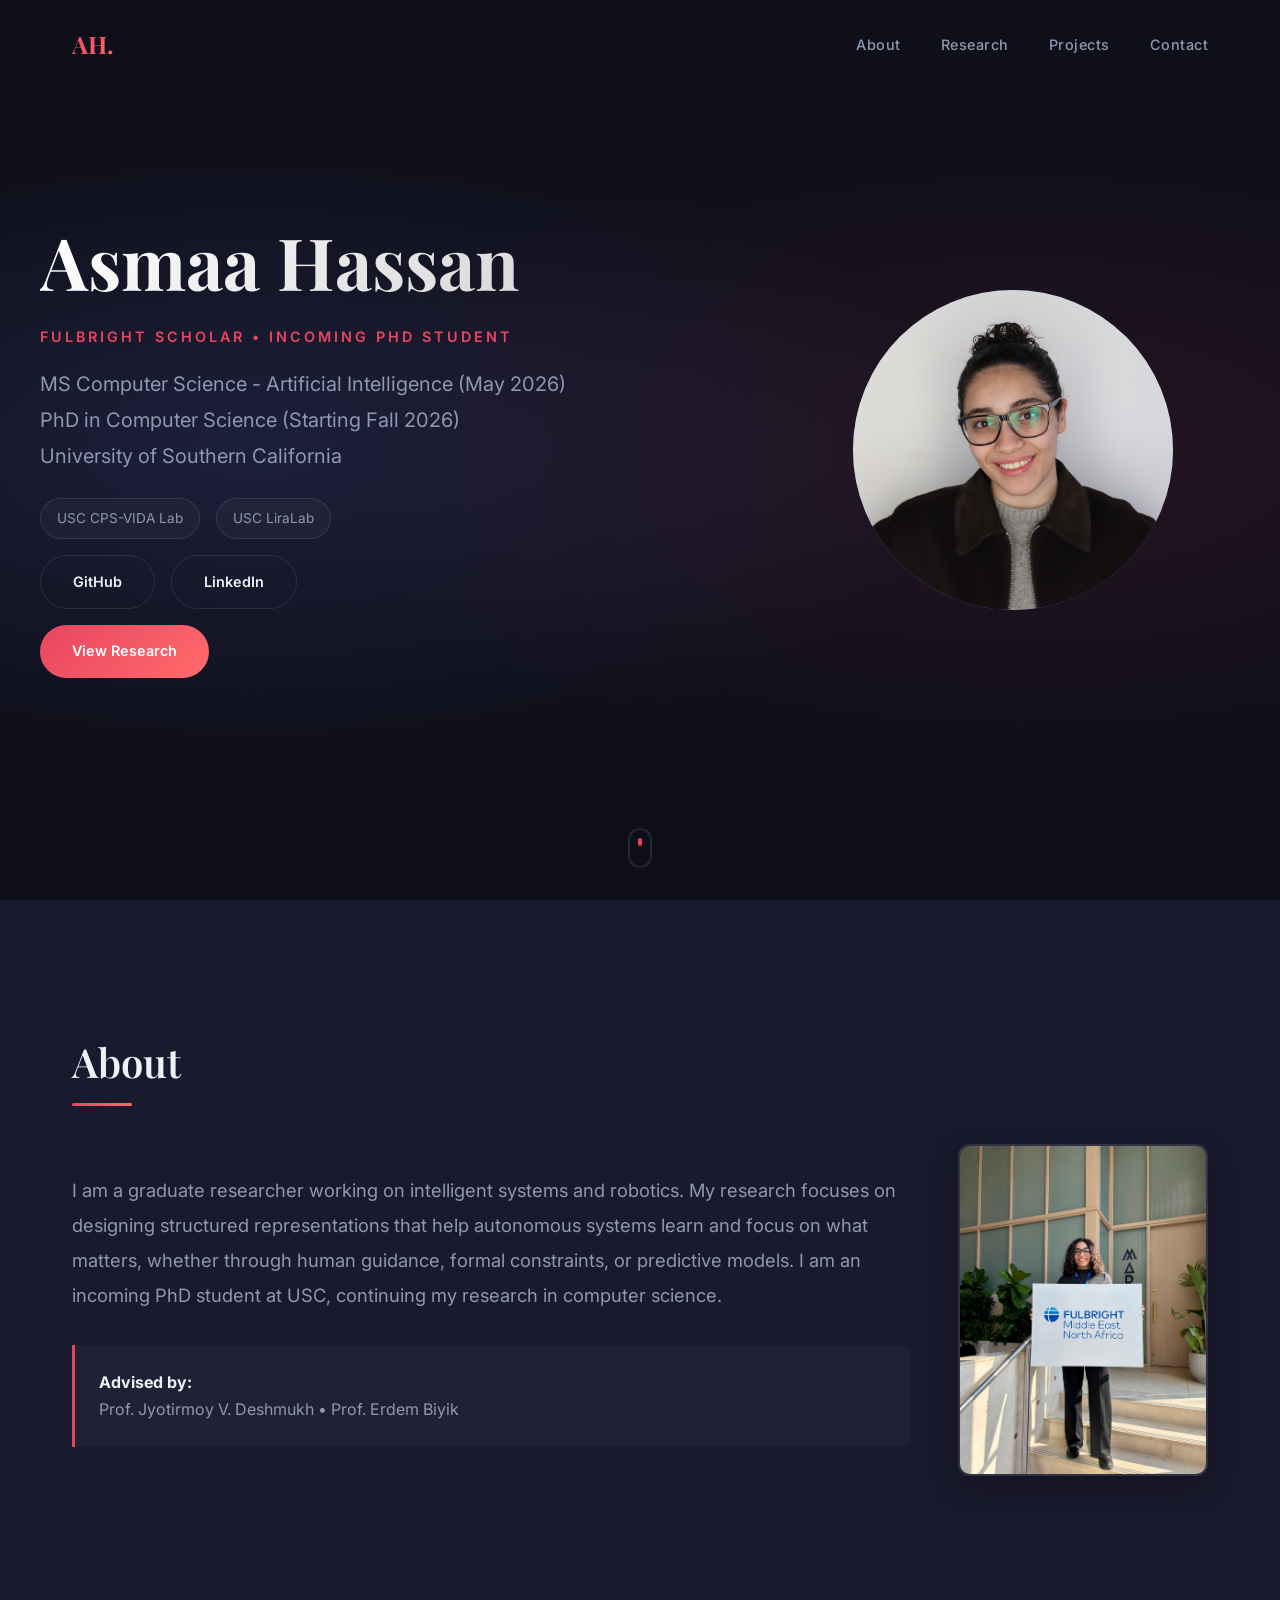
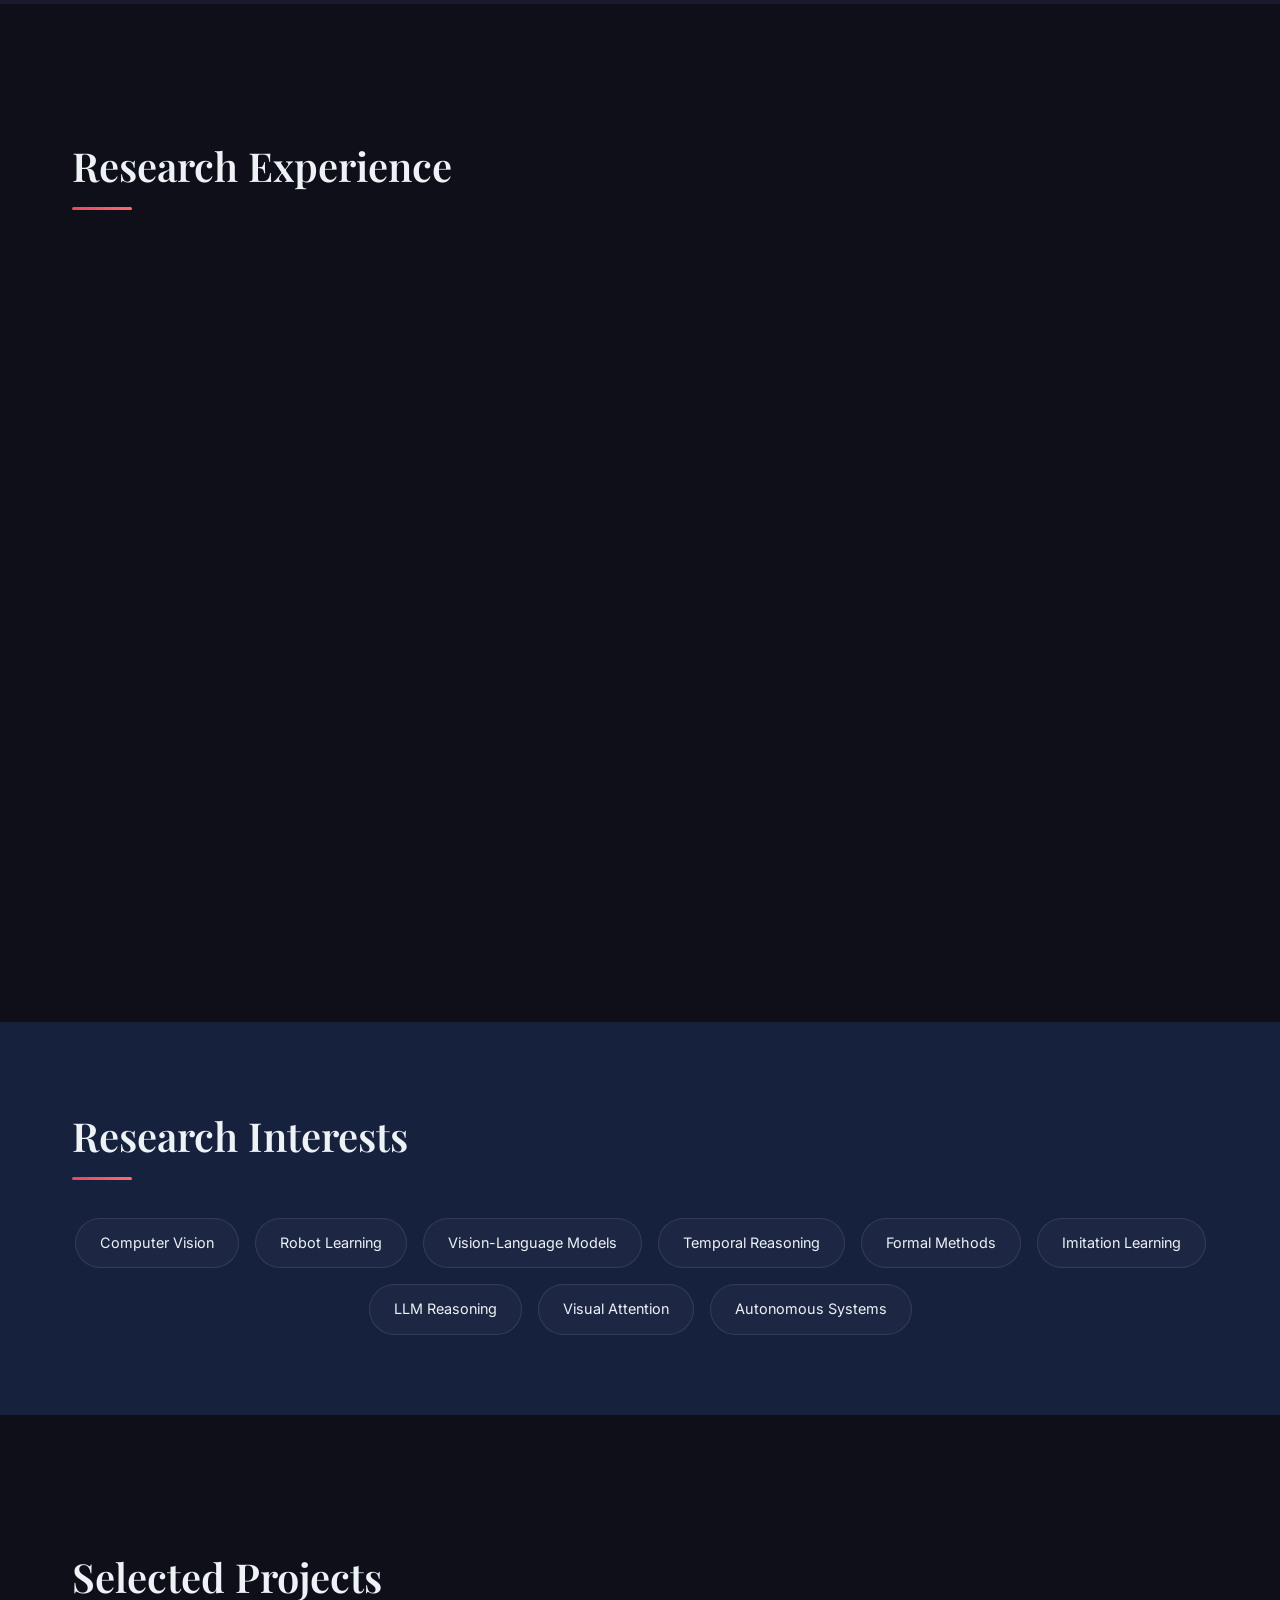
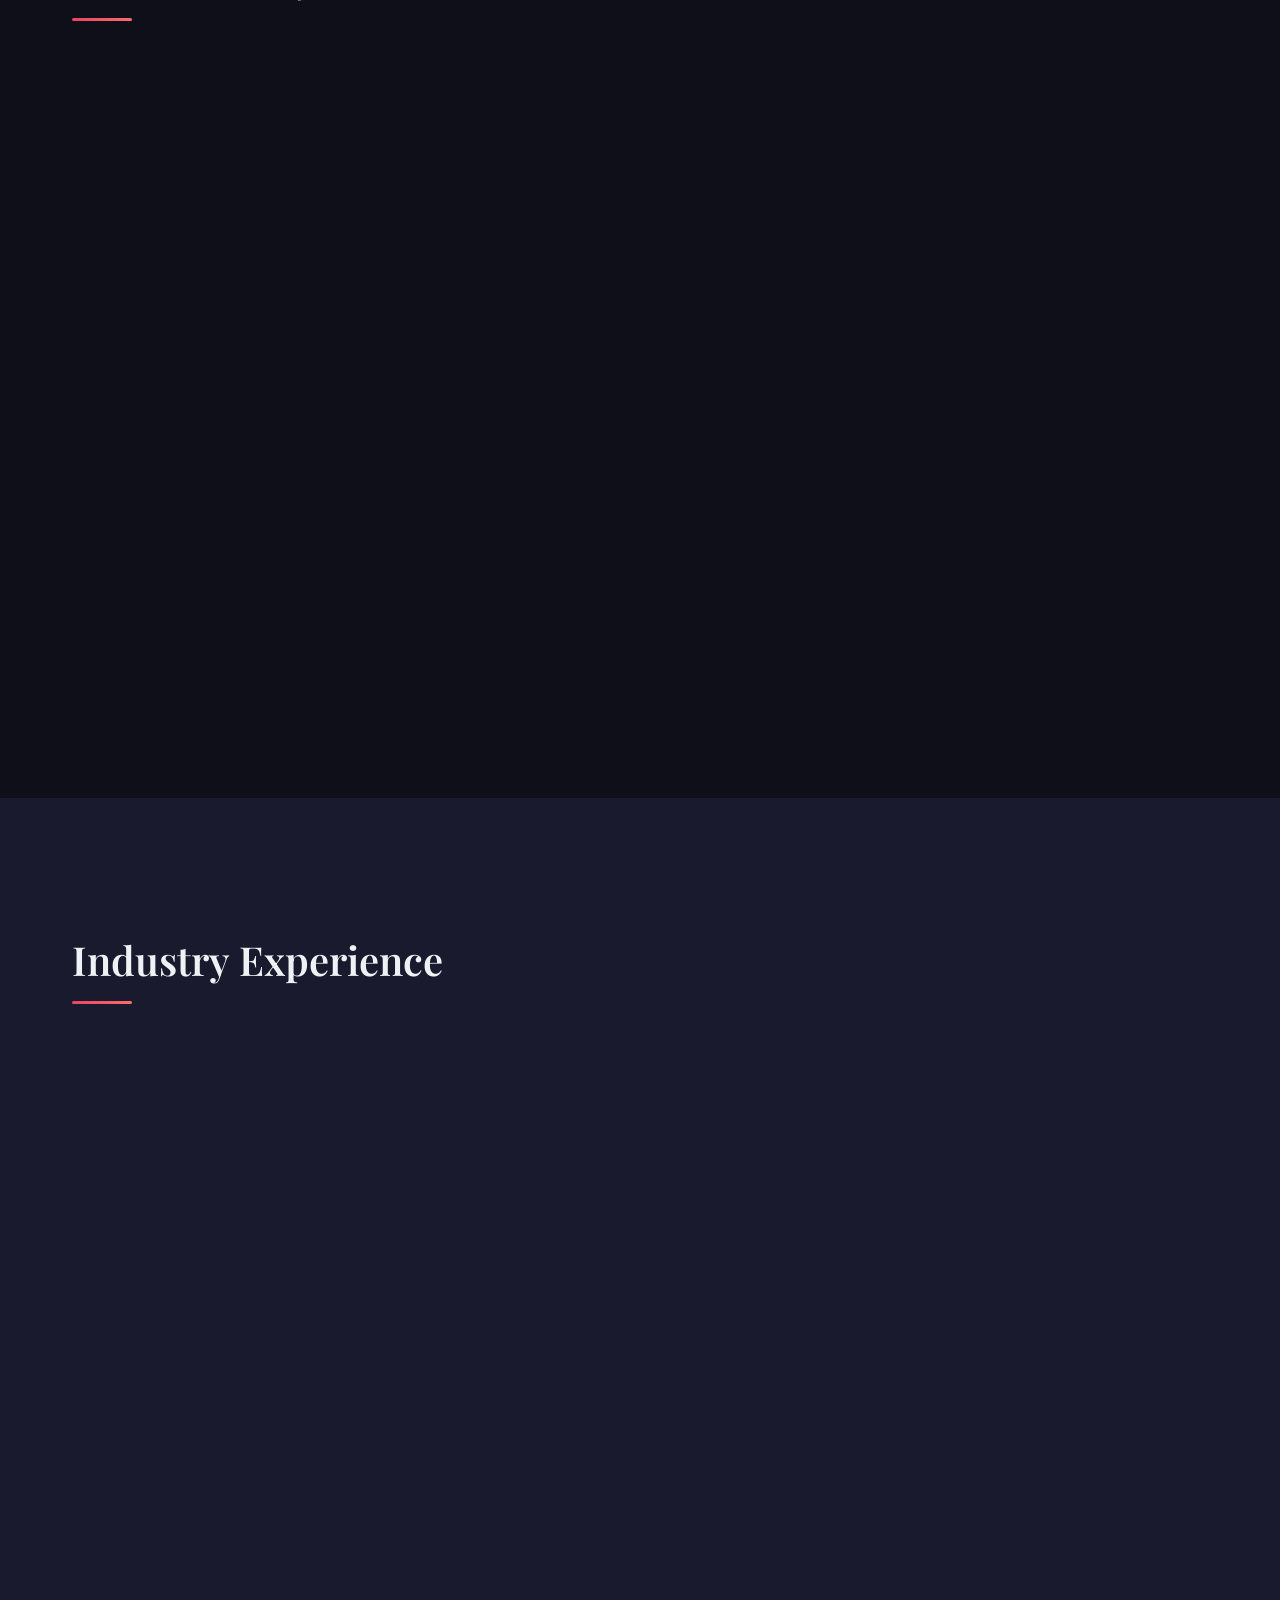
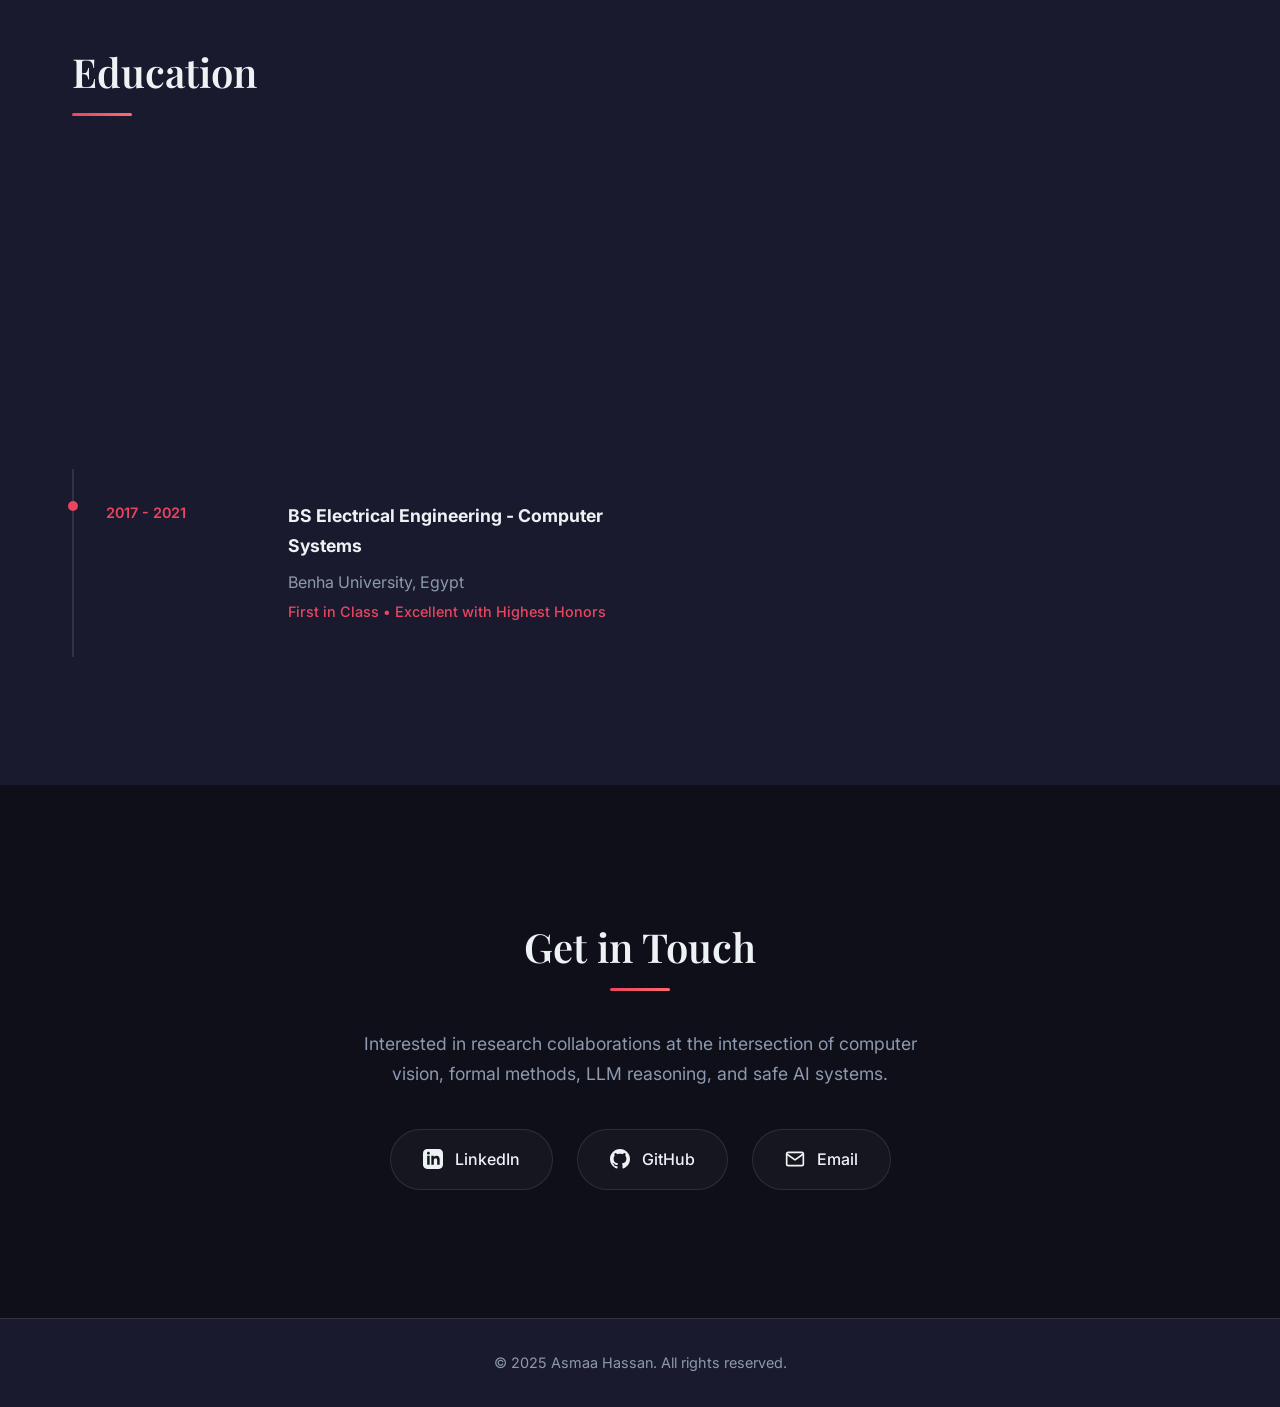
==== commit 1d35b981: "Rename sections: Research Experience, Industry Experience Co-Authored-By: Claude Opus 4.6 (1M contex" ====
--- a/index.html
+++ b/index.html
@@ -83,7 +83,7 @@
     <!-- Research Section -->
     <section id="research" class="section research">
         <div class="container">
-            <h2 class="section-title">Research</h2>
+            <h2 class="section-title">Research Experience</h2>
             <div class="research-grid">
                 <div class="research-card">
                     <div class="research-icon">
@@ -182,7 +182,7 @@
     <!-- Experience Section -->
     <section class="section education">
         <div class="container">
-            <h2 class="section-title">Experience</h2>
+            <h2 class="section-title">Industry Experience</h2>
             <div class="education-timeline">
                 <div class="education-item">
                     <div class="education-year">Summer 2025</div>
--- a/styles.css
+++ b/styles.css
@@ -344,7 +344,10 @@
 }
 
 .about-photo {
-    width: 280px;
+    width: 250px;
+    max-height: 340px;
+    object-fit: cover;
+    object-position: top;
     border-radius: 12px;
     border: 2px solid var(--border);
     box-shadow: 0 10px 30px rgba(0, 0, 0, 0.3);
